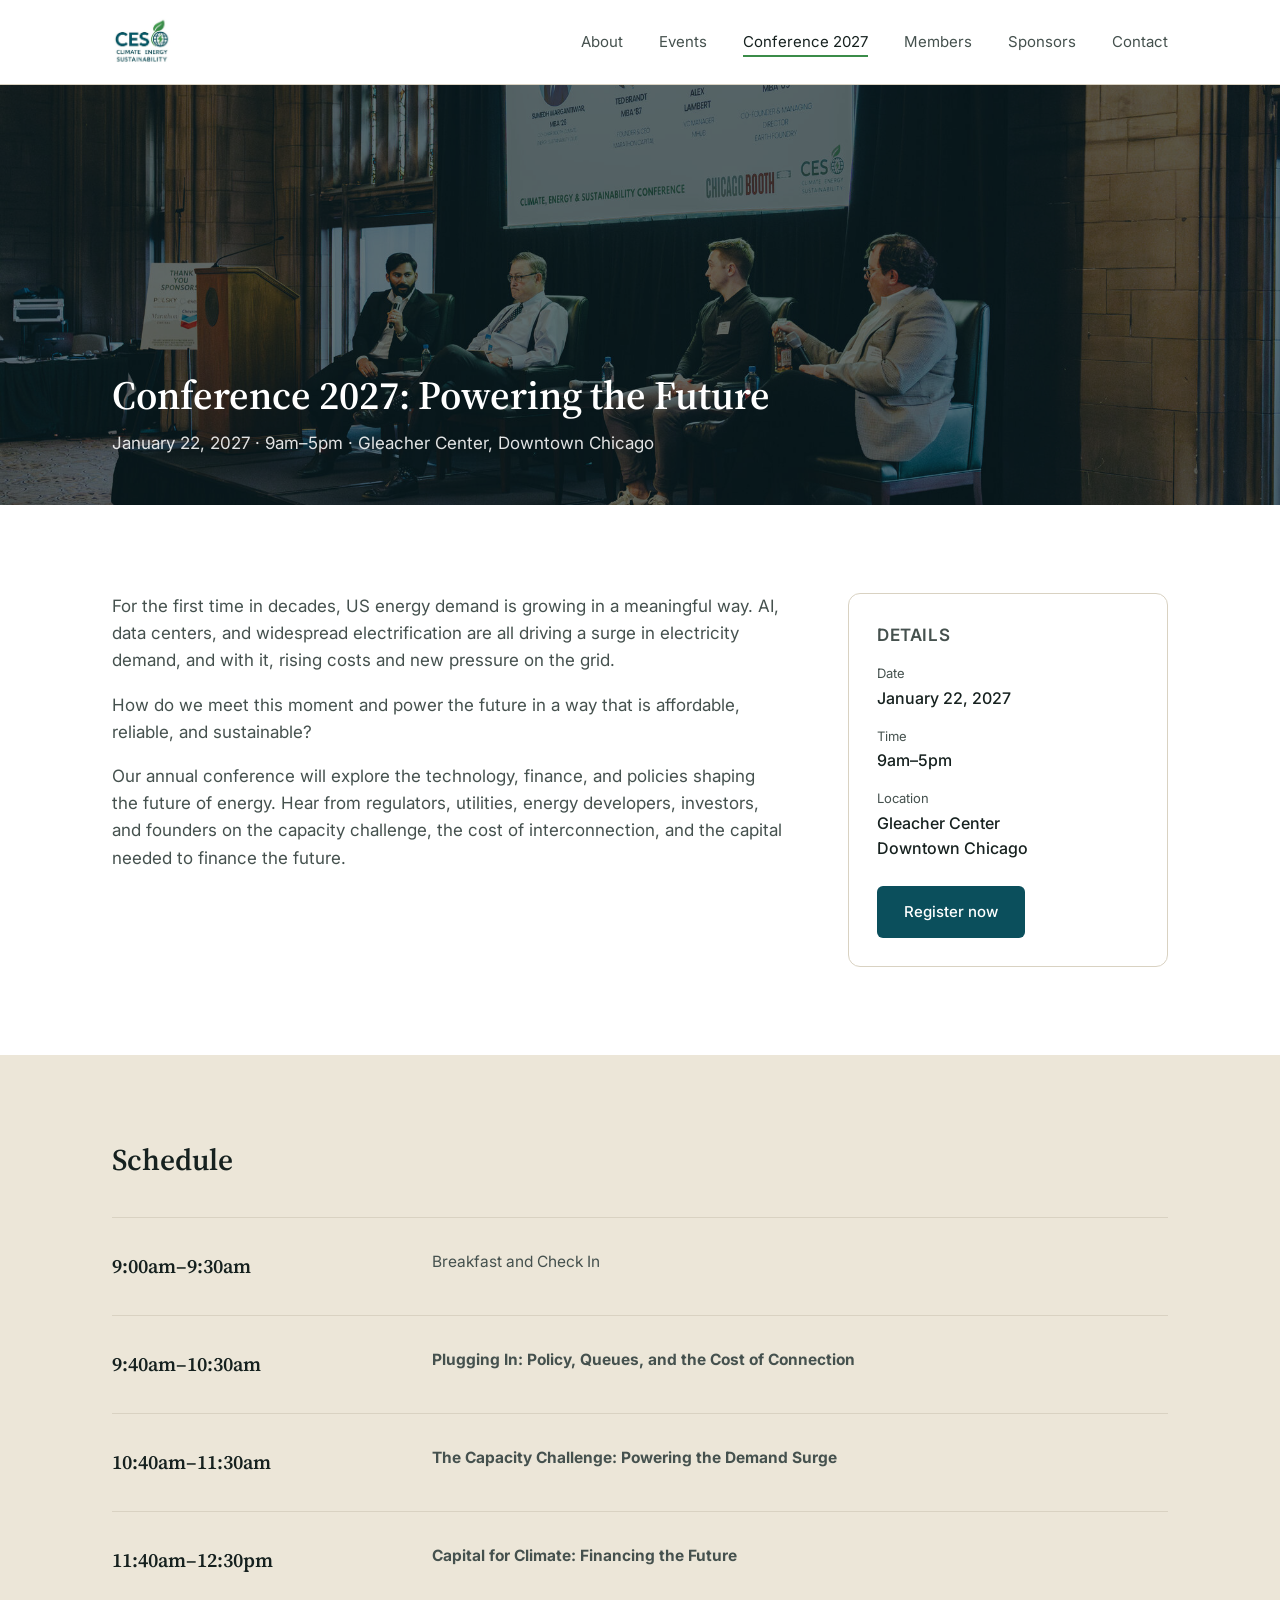
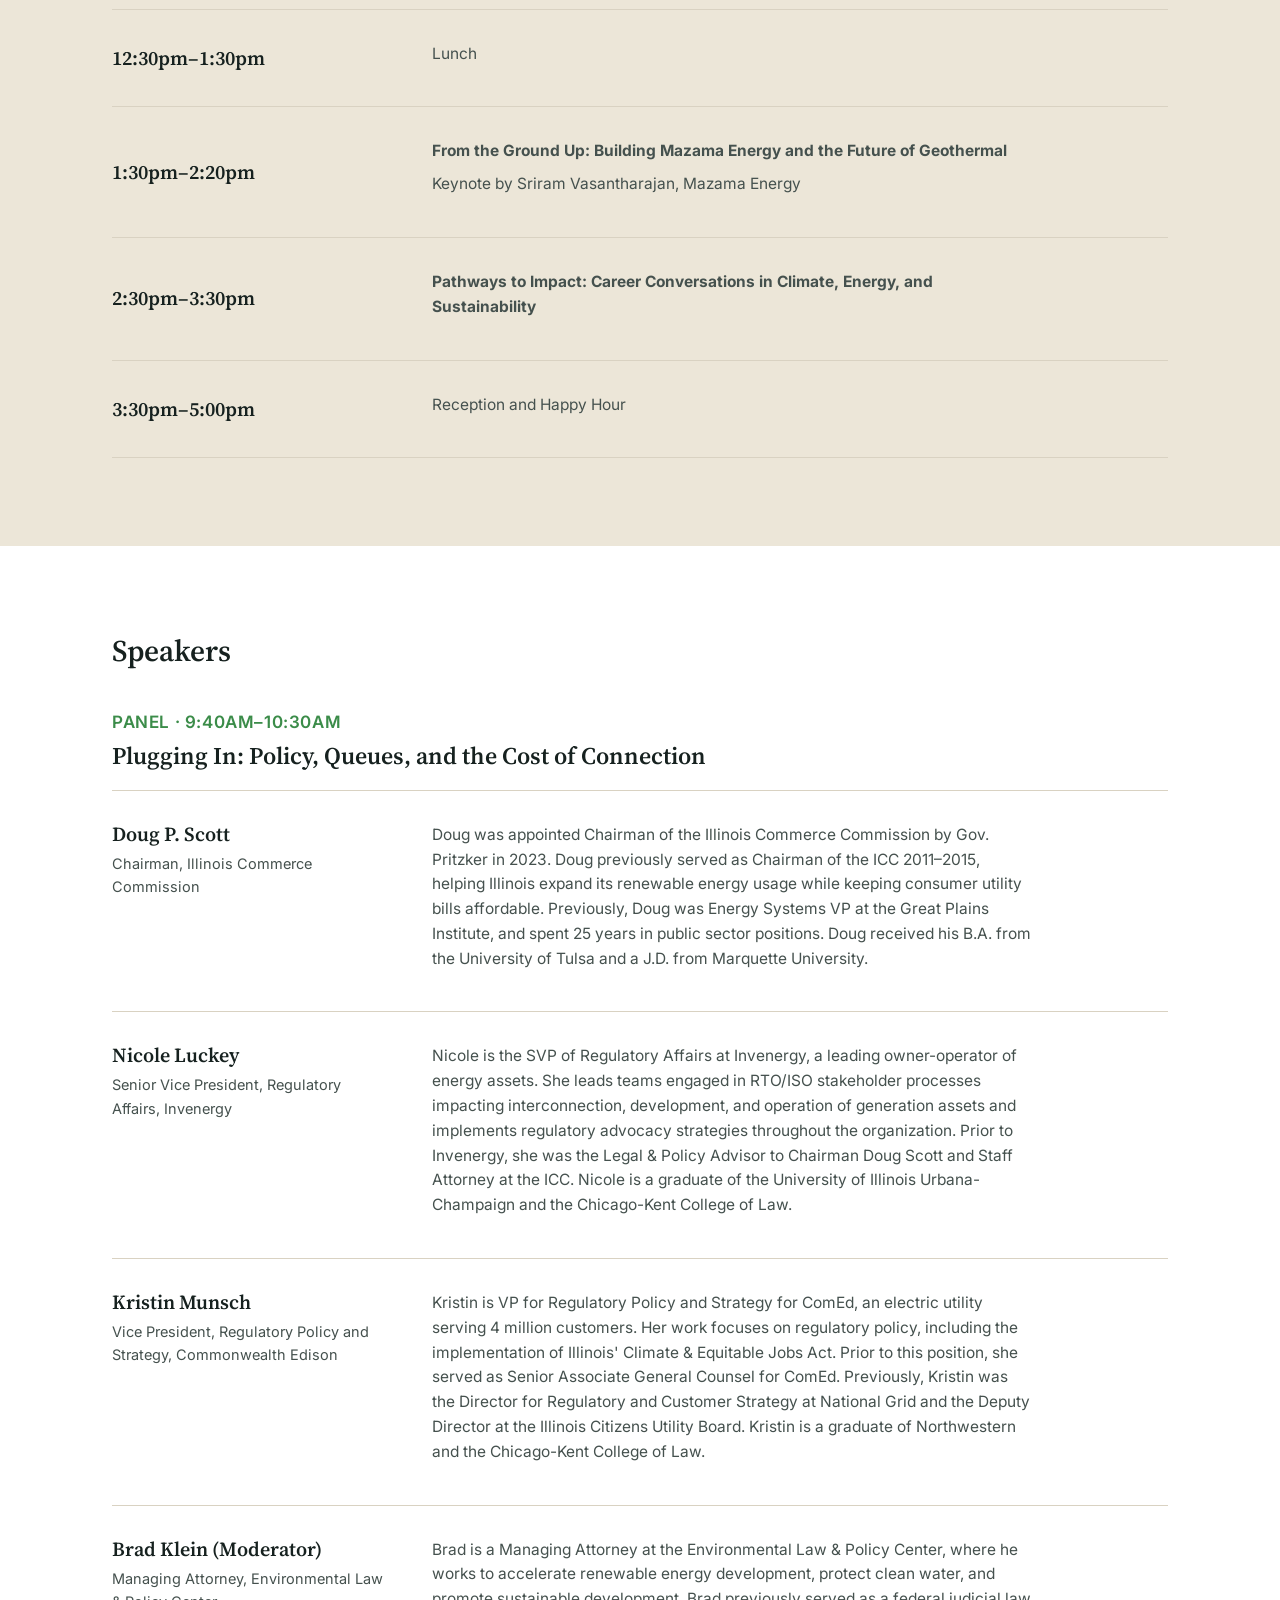
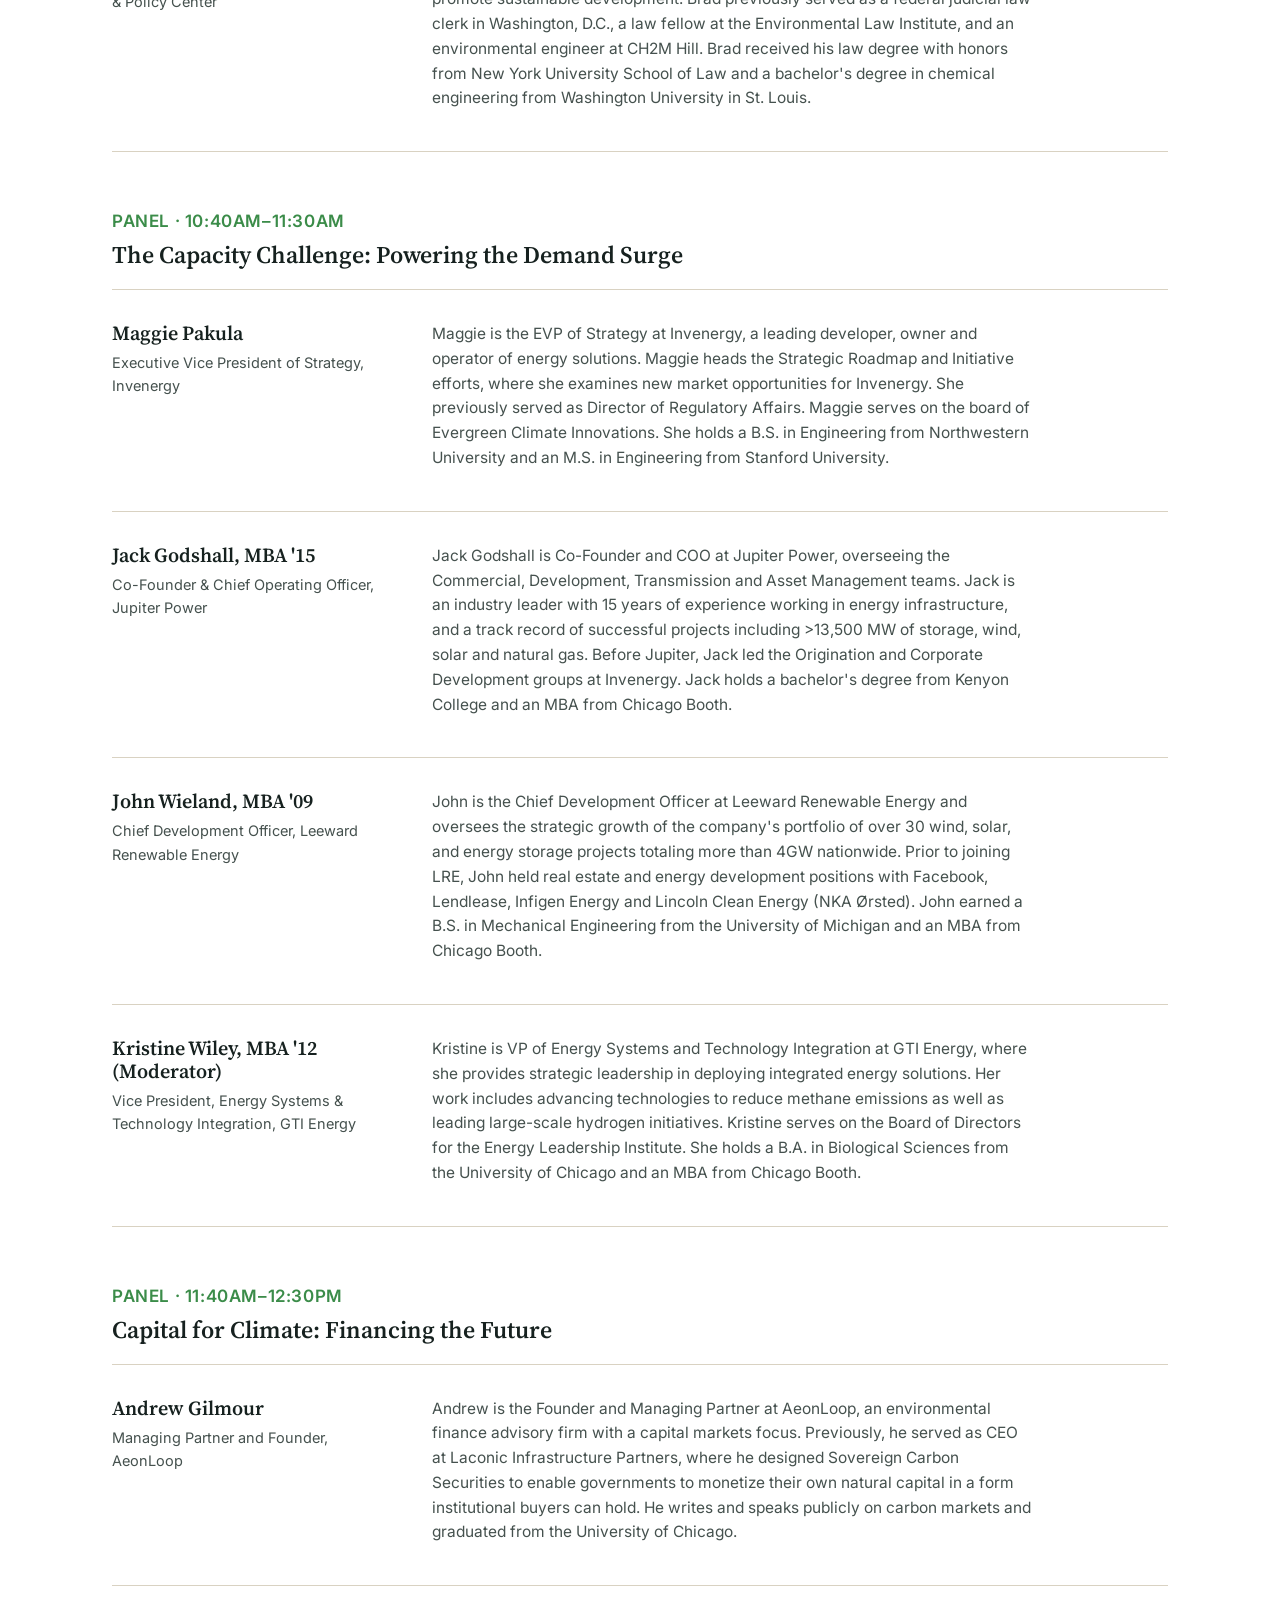
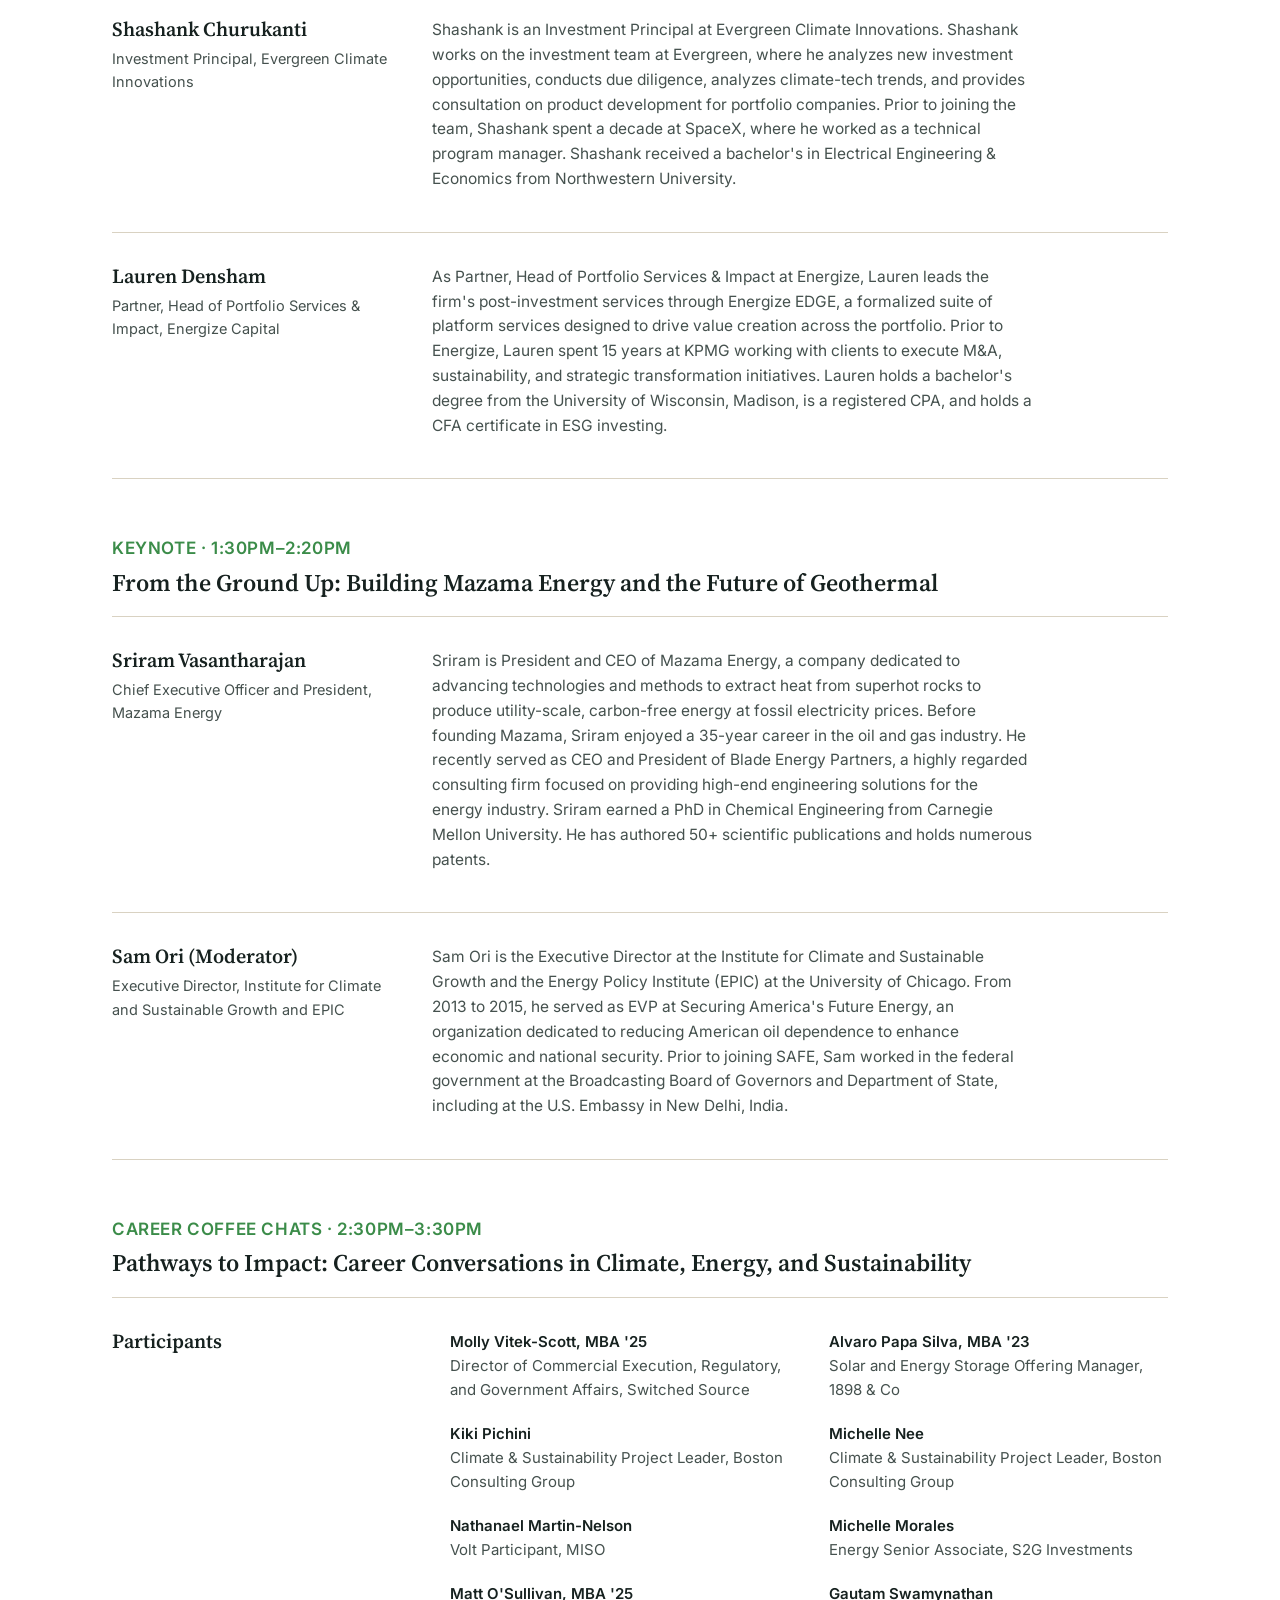
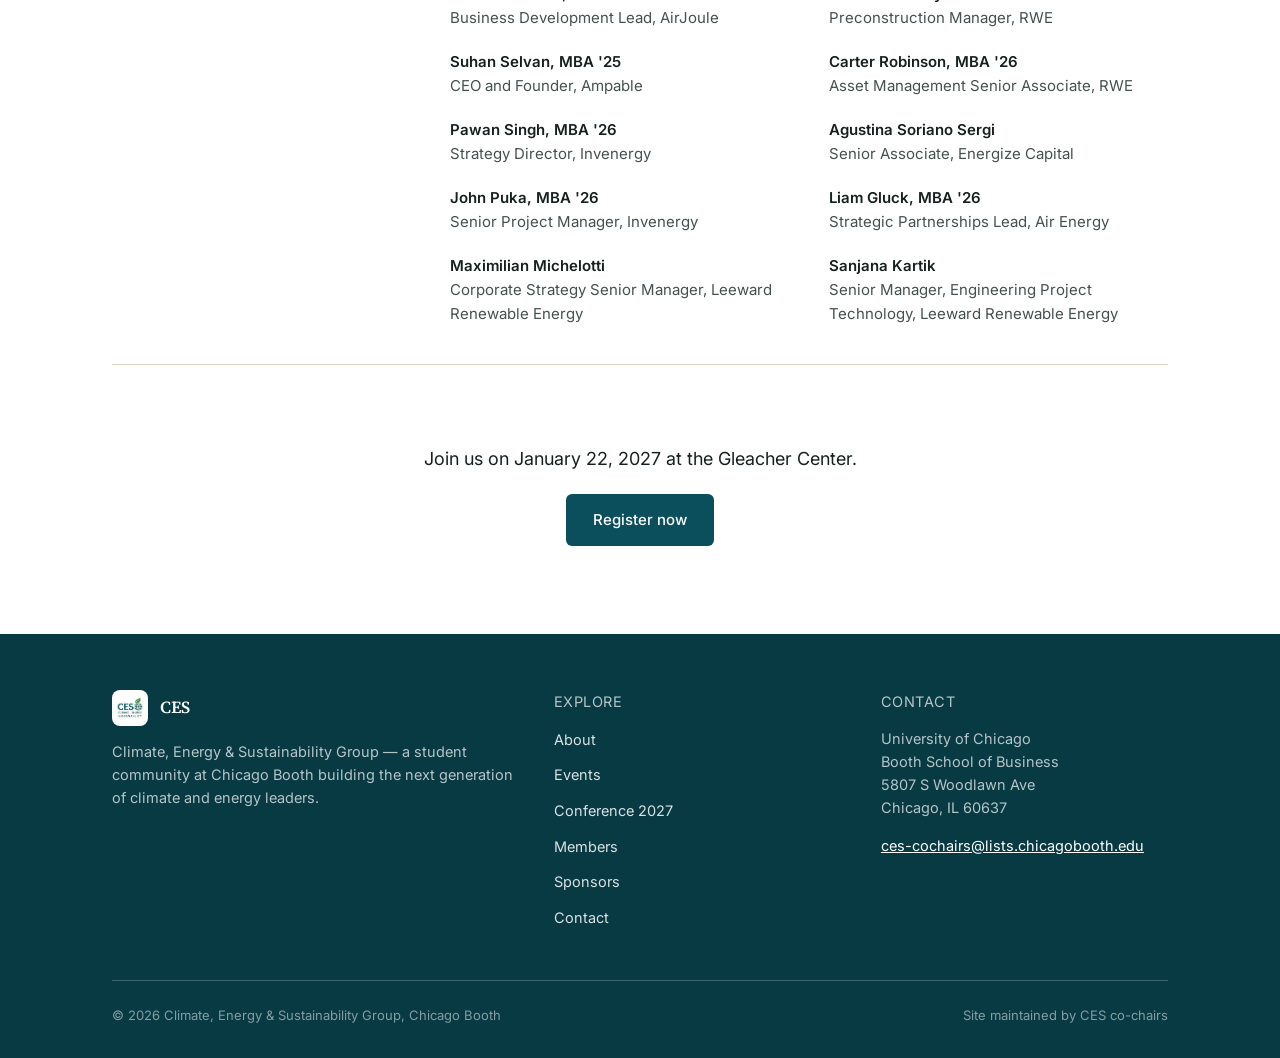
==== conference.html @ 8ff59210 "Add Conference 2027 page with schedule and speaker bios Adds conference.html (Powering the Future, J" ====
<!DOCTYPE html>
<html lang="en">
<head>
<meta charset="UTF-8">
<meta name="viewport" content="width=device-width, initial-scale=1.0">
<title>Conference 2027 — CES | Chicago Booth</title>
<link rel="icon" href="images/ces-logo.jpg">
<link rel="preconnect" href="https://fonts.googleapis.com">
<link rel="preconnect" href="https://fonts.gstatic.com" crossorigin>
<link href="https://fonts.googleapis.com/css2?family=Source+Serif+4:wght@500;600&family=Inter:wght@400;500;600&display=swap" rel="stylesheet">
<link rel="stylesheet" href="css/styles.css">
</head>
<body>

<header class="site-header">
  <div class="container">
    <a class="brand" href="index.html">
      <img src="images/ces-logo.jpg" alt="CES logo">
    </a>
    <nav>
      <ul class="nav-links">
        <li><a href="index.html">About</a></li>
        <li><a href="events.html">Events</a></li>
        <li><a href="conference.html" aria-current="page">Conference 2027</a></li>
        <li><a href="members.html">Members</a></li>
        <li><a href="sponsors.html">Sponsors</a></li>
        <li><a href="contact.html">Contact</a></li>
      </ul>
    </nav>
    <button class="nav-toggle" aria-label="Toggle menu"><span></span></button>
  </div>
</header>

<main>

  <section class="hero-banner">
    <img src="images/events-2.jpg" alt="Panel on stage at a CES conference">
    <div class="container">
      <h1>Conference 2027: Powering the Future</h1>
      <p style="max-width:none;">January 22, 2027 &middot; 9am&ndash;5pm &middot; Gleacher Center, Downtown Chicago</p>
    </div>
  </section>

  <section class="section">
    <div class="container">
      <div class="conf-intro">
        <div>
          <p>For the first time in decades, US energy demand is growing in a meaningful way. AI, data centers, and widespread electrification are all driving a surge in electricity demand, and with it, rising costs and new pressure on the grid.</p>
          <p>How do we meet this moment and power the future in a way that is affordable, reliable, and sustainable?</p>
          <p>Our annual conference will explore the technology, finance, and policies shaping the future of energy. Hear from regulators, utilities, energy developers, investors, and founders on the capacity challenge, the cost of interconnection, and the capital needed to finance the future.</p>
        </div>
        <aside class="conf-details">
          <p class="tier-label">Details</p>
          <dl>
            <dt>Date</dt>
            <dd>January 22, 2027</dd>
            <dt>Time</dt>
            <dd>9am&ndash;5pm</dd>
            <dt>Location</dt>
            <dd>Gleacher Center<br>Downtown Chicago</dd>
          </dl>
          <a class="btn btn-primary" href="https://cglink.me/2cu/r1936991" target="_blank" rel="noopener">Register now</a>
        </aside>
      </div>
    </div>
  </section>

  <section class="section section-stone">
    <div class="container">
      <div class="section-head">
        <h2>Schedule</h2>
      </div>
      <div class="hairline-list">
        <div class="hairline-item">
          <div class="item-title"><h3>9:00am&ndash;9:30am</h3></div>
          <div class="item-body"><p>Breakfast and Check In</p></div>
        </div>
        <div class="hairline-item">
          <div class="item-title"><h3>9:40am&ndash;10:30am</h3></div>
          <div class="item-body"><p><strong>Plugging In: Policy, Queues, and the Cost of Connection</strong></p></div>
        </div>
        <div class="hairline-item">
          <div class="item-title"><h3>10:40am&ndash;11:30am</h3></div>
          <div class="item-body"><p><strong>The Capacity Challenge: Powering the Demand Surge</strong></p></div>
        </div>
        <div class="hairline-item">
          <div class="item-title"><h3>11:40am&ndash;12:30pm</h3></div>
          <div class="item-body"><p><strong>Capital for Climate: Financing the Future</strong></p></div>
        </div>
        <div class="hairline-item">
          <div class="item-title"><h3>12:30pm&ndash;1:30pm</h3></div>
          <div class="item-body"><p>Lunch</p></div>
        </div>
        <div class="hairline-item">
          <div class="item-title"><h3>1:30pm&ndash;2:20pm</h3></div>
          <div class="item-body">
            <p><strong>From the Ground Up: Building Mazama Energy and the Future of Geothermal</strong></p>
            <p>Keynote by Sriram Vasantharajan, Mazama Energy</p>
          </div>
        </div>
        <div class="hairline-item">
          <div class="item-title"><h3>2:30pm&ndash;3:30pm</h3></div>
          <div class="item-body"><p><strong>Pathways to Impact: Career Conversations in Climate, Energy, and Sustainability</strong></p></div>
        </div>
        <div class="hairline-item">
          <div class="item-title"><h3>3:30pm&ndash;5:00pm</h3></div>
          <div class="item-body"><p>Reception and Happy Hour</p></div>
        </div>
      </div>
    </div>
  </section>

  <section class="section">
    <div class="container">
      <div class="section-head">
        <h2>Speakers</h2>
      </div>

      <div class="sponsor-tier">
        <p class="tier-label">Panel &middot; 9:40am&ndash;10:30am</p>
        <h3 class="panel-title">Plugging In: Policy, Queues, and the Cost of Connection</h3>
        <div class="hairline-list">
          <div class="hairline-item">
            <div><h3>Doug P. Scott</h3><p class="speaker-role">Chairman, Illinois Commerce Commission</p></div>
            <div class="item-body"><p>Doug was appointed Chairman of the Illinois Commerce Commission by Gov. Pritzker in 2023. Doug previously served as Chairman of the ICC 2011&ndash;2015, helping Illinois expand its renewable energy usage while keeping consumer utility bills affordable. Previously, Doug was Energy Systems VP at the Great Plains Institute, and spent 25 years in public sector positions. Doug received his B.A. from the University of Tulsa and a J.D. from Marquette University.</p></div>
          </div>
          <div class="hairline-item">
            <div><h3>Nicole Luckey</h3><p class="speaker-role">Senior Vice President, Regulatory Affairs, Invenergy</p></div>
            <div class="item-body"><p>Nicole is the SVP of Regulatory Affairs at Invenergy, a leading owner-operator of energy assets. She leads teams engaged in RTO/ISO stakeholder processes impacting interconnection, development, and operation of generation assets and implements regulatory advocacy strategies throughout the organization. Prior to Invenergy, she was the Legal &amp; Policy Advisor to Chairman Doug Scott and Staff Attorney at the ICC. Nicole is a graduate of the University of Illinois Urbana-Champaign and the Chicago-Kent College of Law.</p></div>
          </div>
          <div class="hairline-item">
            <div><h3>Kristin Munsch</h3><p class="speaker-role">Vice President, Regulatory Policy and Strategy, Commonwealth Edison</p></div>
            <div class="item-body"><p>Kristin is VP for Regulatory Policy and Strategy for ComEd, an electric utility serving 4 million customers. Her work focuses on regulatory policy, including the implementation of Illinois' Climate &amp; Equitable Jobs Act. Prior to this position, she served as Senior Associate General Counsel for ComEd. Previously, Kristin was the Director for Regulatory and Customer Strategy at National Grid and the Deputy Director at the Illinois Citizens Utility Board. Kristin is a graduate of Northwestern and the Chicago-Kent College of Law.</p></div>
          </div>
          <div class="hairline-item">
            <div><h3>Brad Klein (Moderator)</h3><p class="speaker-role">Managing Attorney, Environmental Law &amp; Policy Center</p></div>
            <div class="item-body"><p>Brad is a Managing Attorney at the Environmental Law &amp; Policy Center, where he works to accelerate renewable energy development, protect clean water, and promote sustainable development. Brad previously served as a federal judicial law clerk in Washington, D.C., a law fellow at the Environmental Law Institute, and an environmental engineer at CH2M Hill. Brad received his law degree with honors from New York University School of Law and a bachelor's degree in chemical engineering from Washington University in St. Louis.</p></div>
          </div>
        </div>
      </div>

      <div class="sponsor-tier">
        <p class="tier-label">Panel &middot; 10:40am&ndash;11:30am</p>
        <h3 class="panel-title">The Capacity Challenge: Powering the Demand Surge</h3>
        <div class="hairline-list">
          <div class="hairline-item">
            <div><h3>Maggie Pakula</h3><p class="speaker-role">Executive Vice President of Strategy, Invenergy</p></div>
            <div class="item-body"><p>Maggie is the EVP of Strategy at Invenergy, a leading developer, owner and operator of energy solutions. Maggie heads the Strategic Roadmap and Initiative efforts, where she examines new market opportunities for Invenergy. She previously served as Director of Regulatory Affairs. Maggie serves on the board of Evergreen Climate Innovations. She holds a B.S. in Engineering from Northwestern University and an M.S. in Engineering from Stanford University.</p></div>
          </div>
          <div class="hairline-item">
            <div><h3>Jack Godshall, MBA '15</h3><p class="speaker-role">Co-Founder &amp; Chief Operating Officer, Jupiter Power</p></div>
            <div class="item-body"><p>Jack Godshall is Co-Founder and COO at Jupiter Power, overseeing the Commercial, Development, Transmission and Asset Management teams. Jack is an industry leader with 15 years of experience working in energy infrastructure, and a track record of successful projects including &gt;13,500 MW of storage, wind, solar and natural gas. Before Jupiter, Jack led the Origination and Corporate Development groups at Invenergy. Jack holds a bachelor's degree from Kenyon College and an MBA from Chicago Booth.</p></div>
          </div>
          <div class="hairline-item">
            <div><h3>John Wieland, MBA '09</h3><p class="speaker-role">Chief Development Officer, Leeward Renewable Energy</p></div>
            <div class="item-body"><p>John is the Chief Development Officer at Leeward Renewable Energy and oversees the strategic growth of the company's portfolio of over 30 wind, solar, and energy storage projects totaling more than 4GW nationwide. Prior to joining LRE, John held real estate and energy development positions with Facebook, Lendlease, Infigen Energy and Lincoln Clean Energy (NKA &Oslash;rsted). John earned a B.S. in Mechanical Engineering from the University of Michigan and an MBA from Chicago Booth.</p></div>
          </div>
          <div class="hairline-item">
            <div><h3>Kristine Wiley, MBA '12 (Moderator)</h3><p class="speaker-role">Vice President, Energy Systems &amp; Technology Integration, GTI Energy</p></div>
            <div class="item-body"><p>Kristine is VP of Energy Systems and Technology Integration at GTI Energy, where she provides strategic leadership in deploying integrated energy solutions. Her work includes advancing technologies to reduce methane emissions as well as leading large-scale hydrogen initiatives. Kristine serves on the Board of Directors for the Energy Leadership Institute. She holds a B.A. in Biological Sciences from the University of Chicago and an MBA from Chicago Booth.</p></div>
          </div>
        </div>
      </div>

      <div class="sponsor-tier">
        <p class="tier-label">Panel &middot; 11:40am&ndash;12:30pm</p>
        <h3 class="panel-title">Capital for Climate: Financing the Future</h3>
        <div class="hairline-list">
          <div class="hairline-item">
            <div><h3>Andrew Gilmour</h3><p class="speaker-role">Managing Partner and Founder, AeonLoop</p></div>
            <div class="item-body"><p>Andrew is the Founder and Managing Partner at AeonLoop, an environmental finance advisory firm with a capital markets focus. Previously, he served as CEO at Laconic Infrastructure Partners, where he designed Sovereign Carbon Securities to enable governments to monetize their own natural capital in a form institutional buyers can hold. He writes and speaks publicly on carbon markets and graduated from the University of Chicago.</p></div>
          </div>
          <div class="hairline-item">
            <div><h3>Shashank Churukanti</h3><p class="speaker-role">Investment Principal, Evergreen Climate Innovations</p></div>
            <div class="item-body"><p>Shashank is an Investment Principal at Evergreen Climate Innovations. Shashank works on the investment team at Evergreen, where he analyzes new investment opportunities, conducts due diligence, analyzes climate-tech trends, and provides consultation on product development for portfolio companies. Prior to joining the team, Shashank spent a decade at SpaceX, where he worked as a technical program manager. Shashank received a bachelor's in Electrical Engineering &amp; Economics from Northwestern University.</p></div>
          </div>
          <div class="hairline-item">
            <div><h3>Lauren Densham</h3><p class="speaker-role">Partner, Head of Portfolio Services &amp; Impact, Energize Capital</p></div>
            <div class="item-body"><p>As Partner, Head of Portfolio Services &amp; Impact at Energize, Lauren leads the firm's post-investment services through Energize EDGE, a formalized suite of platform services designed to drive value creation across the portfolio. Prior to Energize, Lauren spent 15 years at KPMG working with clients to execute M&amp;A, sustainability, and strategic transformation initiatives. Lauren holds a bachelor's degree from the University of Wisconsin, Madison, is a registered CPA, and holds a CFA certificate in ESG investing.</p></div>
          </div>
        </div>
      </div>

      <div class="sponsor-tier">
        <p class="tier-label">Keynote &middot; 1:30pm&ndash;2:20pm</p>
        <h3 class="panel-title">From the Ground Up: Building Mazama Energy and the Future of Geothermal</h3>
        <div class="hairline-list">
          <div class="hairline-item">
            <div><h3>Sriram Vasantharajan</h3><p class="speaker-role">Chief Executive Officer and President, Mazama Energy</p></div>
            <div class="item-body"><p>Sriram is President and CEO of Mazama Energy, a company dedicated to advancing technologies and methods to extract heat from superhot rocks to produce utility-scale, carbon-free energy at fossil electricity prices. Before founding Mazama, Sriram enjoyed a 35-year career in the oil and gas industry. He recently served as CEO and President of Blade Energy Partners, a highly regarded consulting firm focused on providing high-end engineering solutions for the energy industry. Sriram earned a PhD in Chemical Engineering from Carnegie Mellon University. He has authored 50+ scientific publications and holds numerous patents.</p></div>
          </div>
          <div class="hairline-item">
            <div><h3>Sam Ori (Moderator)</h3><p class="speaker-role">Executive Director, Institute for Climate and Sustainable Growth and EPIC</p></div>
            <div class="item-body"><p>Sam Ori is the Executive Director at the Institute for Climate and Sustainable Growth and the Energy Policy Institute (EPIC) at the University of Chicago. From 2013 to 2015, he served as EVP at Securing America's Future Energy, an organization dedicated to reducing American oil dependence to enhance economic and national security. Prior to joining SAFE, Sam worked in the federal government at the Broadcasting Board of Governors and Department of State, including at the U.S. Embassy in New Delhi, India.</p></div>
          </div>
        </div>
      </div>

      <div class="sponsor-tier">
        <p class="tier-label">Career Coffee Chats &middot; 2:30pm&ndash;3:30pm</p>
        <h3 class="panel-title">Pathways to Impact: Career Conversations in Climate, Energy, and Sustainability</h3>
        <div class="hairline-list">
          <div class="hairline-item">
            <div><h3>Participants</h3></div>
            <div class="item-body">
              <ul class="chat-list">
                <li><strong>Molly Vitek-Scott, MBA '25</strong> Director of Commercial Execution, Regulatory, and Government Affairs, Switched Source</li>
                <li><strong>Alvaro Papa Silva, MBA '23</strong> Solar and Energy Storage Offering Manager, 1898 &amp; Co</li>
                <li><strong>Kiki Pichini</strong> Climate &amp; Sustainability Project Leader, Boston Consulting Group</li>
                <li><strong>Michelle Nee</strong> Climate &amp; Sustainability Project Leader, Boston Consulting Group</li>
                <li><strong>Nathanael Martin-Nelson</strong> Volt Participant, MISO</li>
                <li><strong>Michelle Morales</strong> Energy Senior Associate, S2G Investments</li>
                <li><strong>Matt O'Sullivan, MBA '25</strong> Business Development Lead, AirJoule</li>
                <li><strong>Gautam Swamynathan</strong> Preconstruction Manager, RWE</li>
                <li><strong>Suhan Selvan, MBA '25</strong> CEO and Founder, Ampable</li>
                <li><strong>Carter Robinson, MBA '26</strong> Asset Management Senior Associate, RWE</li>
                <li><strong>Pawan Singh, MBA '26</strong> Strategy Director, Invenergy</li>
                <li><strong>Agustina Soriano Sergi</strong> Senior Associate, Energize Capital</li>
                <li><strong>John Puka, MBA '26</strong> Senior Project Manager, Invenergy</li>
                <li><strong>Liam Gluck, MBA '26</strong> Strategic Partnerships Lead, Air Energy</li>
                <li><strong>Maximilian Michelotti</strong> Corporate Strategy Senior Manager, Leeward Renewable Energy</li>
                <li><strong>Sanjana Kartik</strong> Senior Manager, Engineering Project Technology, Leeward Renewable Energy</li>
              </ul>
            </div>
          </div>
        </div>
      </div>

      <div class="conf-cta">
        <p>Join us on January 22, 2027 at the Gleacher Center.</p>
        <a class="btn btn-primary" href="https://cglink.me/2cu/r1936991" target="_blank" rel="noopener">Register now</a>
      </div>

    </div>
  </section>

</main>

<footer class="site-footer">
  <div class="container">
    <div class="footer-top">
      <div>
        <div class="footer-brand">
          <img src="images/ces-logo.jpg" alt="CES logo">
          <span class="footer-brand-name">CES</span>
        </div>
        <p>Climate, Energy &amp; Sustainability Group — a student community at Chicago Booth building the next generation of climate and energy leaders.</p>
      </div>
      <div>
        <p class="footer-heading">Explore</p>
        <ul class="footer-links">
          <li><a href="index.html">About</a></li>
          <li><a href="events.html">Events</a></li>
          <li><a href="conference.html">Conference 2027</a></li>
          <li><a href="members.html">Members</a></li>
          <li><a href="sponsors.html">Sponsors</a></li>
          <li><a href="contact.html">Contact</a></li>
        </ul>
      </div>
      <div>
        <p class="footer-heading">Contact</p>
        <p>University of Chicago<br>Booth School of Business<br>5807 S Woodlawn Ave<br>Chicago, IL 60637</p>
        <p><a href="mailto:ces-cochairs@lists.chicagobooth.edu" style="color:#fff;">ces-cochairs@lists.chicagobooth.edu</a></p>
      </div>
    </div>
    <div class="footer-bottom">
      <span>&copy; 2026 Climate, Energy &amp; Sustainability Group, Chicago Booth</span>
      <span>Site maintained by CES co-chairs</span>
    </div>
  </div>
</footer>
<script src="js/main.js"></script>
</body>
</html>
---- css/styles.css ----
/* ==========================================================================
   CES — Climate, Energy & Sustainability Group, Chicago Booth
   Design tokens
   ========================================================================== */

:root {
  --ink: #16211f;
  --ink-soft: #45514e;
  --teal: #0b4f5c;
  --teal-dark: #083a44;
  --teal-overlay: rgba(8, 32, 38, 0.62);
  --green: #3b8c49;
  --green-dark: #2c6b38;
  --stone: #ece6d8;
  --stone-dark: #ddd4bf;
  --line: #d9d2c2;
  --line-on-dark: rgba(255, 255, 255, 0.22);
  --paper: #ffffff;

  --font-display: "Source Serif 4", Georgia, serif;
  --font-body: "Inter", -apple-system, BlinkMacSystemFont, sans-serif;

  --max: 1120px;
}

* { box-sizing: border-box; }

html { scroll-behavior: smooth; }

body {
  margin: 0;
  font-family: var(--font-body);
  color: var(--ink);
  background: var(--paper);
  line-height: 1.6;
  -webkit-font-smoothing: antialiased;
}

img { max-width: 100%; display: block; }

a { color: inherit; }

.container {
  max-width: var(--max);
  margin: 0 auto;
  padding: 0 32px;
}

h1, h2, h3 {
  font-family: var(--font-display);
  font-weight: 600;
  line-height: 1.15;
  margin: 0;
  color: var(--ink);
}

p { margin: 0 0 1em; max-width: 62ch; }

.eyebrow {
  font-size: 14px;
  color: var(--ink-soft);
  margin: 0 0 8px;
}

/* ==========================================================================
   Header / nav
   ========================================================================== */

.site-header {
  position: sticky;
  top: 0;
  z-index: 50;
  background: var(--paper);
  border-bottom: 1px solid var(--line);
}

.site-header .container {
  display: flex;
  align-items: center;
  justify-content: space-between;
  height: 84px;
}

.brand {
  display: flex;
  align-items: center;
  gap: 12px;
  text-decoration: none;
  color: var(--ink);
}

.brand img { height: 60px; width: 60px; }

.brand-name {
  font-family: var(--font-display);
  font-weight: 600;
  font-size: 19px;
  letter-spacing: 0.2px;
}

.brand-name span {
  display: block;
  font-family: var(--font-body);
  font-weight: 400;
  font-size: 12px;
  color: var(--ink-soft);
  margin-top: 1px;
}

.nav-links {
  display: flex;
  gap: 36px;
  list-style: none;
  margin: 0;
  padding: 0;
}

.nav-links a {
  text-decoration: none;
  font-size: 15px;
  color: var(--ink-soft);
  padding: 4px 0;
  border-bottom: 2px solid transparent;
  transition: color 0.15s ease, border-color 0.15s ease;
}

.nav-links a:hover,
.nav-links a[aria-current="page"] {
  color: var(--ink);
  border-color: var(--green);
}

.nav-toggle {
  display: none;
  background: none;
  border: 1px solid var(--line);
  border-radius: 6px;
  width: 40px;
  height: 40px;
  align-items: center;
  justify-content: center;
  cursor: pointer;
}

.nav-toggle span,
.nav-toggle span::before,
.nav-toggle span::after {
  content: "";
  display: block;
  width: 18px;
  height: 2px;
  background: var(--ink);
  position: relative;
  transition: transform 0.2s ease, opacity 0.2s ease;
}

.nav-toggle span::before { position: absolute; top: -6px; }
.nav-toggle span::after { position: absolute; top: 6px; }

/* ==========================================================================
   Buttons
   ========================================================================== */

.btn {
  display: inline-block;
  font-family: var(--font-body);
  font-size: 15px;
  font-weight: 500;
  text-decoration: none;
  padding: 13px 26px;
  border-radius: 6px;
  border: 1px solid transparent;
  transition: background 0.15s ease, color 0.15s ease, border-color 0.15s ease;
}

.btn-primary { background: var(--teal); color: #fff; }
.btn-primary:hover { background: var(--teal-dark); }

.btn-ghost { border-color: var(--ink); color: var(--ink); }
.btn-ghost:hover { border-color: var(--teal); color: var(--teal); }

.btn-ghost-light { border-color: rgba(255,255,255,0.55); color: #fff; }
.btn-ghost-light:hover { border-color: #fff; background: rgba(255,255,255,0.12); }

.btn-row { display: flex; gap: 14px; flex-wrap: wrap; }

/* ==========================================================================
   Hero — split (About / homepage)
   ========================================================================== */

.hero-split {
  display: grid;
  grid-template-columns: 1fr 1fr;
  align-items: stretch;
  min-height: 560px;
}

.hero-split-text {
  display: flex;
  flex-direction: column;
  justify-content: center;
  padding: 64px 64px 64px 32px;
  max-width: 620px;
  margin: 0 auto 0 0;
}

.hero-split-text h1 {
  font-size: 40px;
  margin-bottom: 24px;
}

.hero-split-text p {
  font-size: 17px;
  color: var(--ink-soft);
}

.hero-split-image { position: relative; overflow: hidden; }

.hero-split-image img {
  width: 100%;
  height: 100%;
  object-fit: cover;
  min-height: 320px;
}

/* ==========================================================================
   Hero — full bleed, centered (homepage)
   ========================================================================== */

.hero-full {
  position: relative;
  min-height: 92vh;
  display: flex;
  align-items: center;
  justify-content: center;
  text-align: center;
  color: #fff;
  overflow: hidden;
}

.hero-full > img.hero-bg {
  position: absolute;
  inset: 0;
  width: 100%;
  height: 100%;
  object-fit: cover;
  z-index: 0;
}

.hero-full::after {
  content: "";
  position: absolute;
  inset: 0;
  background: linear-gradient(180deg, rgba(8,32,38,0.55) 0%, rgba(8,32,38,0.35) 40%, rgba(8,32,38,0.75) 100%);
  z-index: 1;
}

.hero-full-content {
  position: relative;
  z-index: 2;
  max-width: 760px;
  padding: 0 32px;
  display: flex;
  flex-direction: column;
  align-items: center;
}

.hero-full-content img.hero-mark {
  height: 56px;
  width: 56px;
  margin-bottom: 28px;
  background: #fff;
  border-radius: 14px;
  padding: 8px;
}

.hero-full-content h1 {
  color: #fff;
  font-size: 48px;
  line-height: 1.12;
  margin-bottom: 20px;
}

.hero-full-content p {
  color: rgba(255,255,255,0.92);
  font-size: 18px;
  max-width: 56ch;
  margin: 0 auto 32px;
}

.scroll-cue {
  position: absolute;
  bottom: 28px;
  left: 50%;
  transform: translateX(-50%);
  z-index: 2;
  color: rgba(255,255,255,0.85);
  display: flex;
  flex-direction: column;
  align-items: center;
  gap: 6px;
  font-size: 12px;
  letter-spacing: 0.5px;
}

.scroll-cue svg { animation: bob 1.8s ease-in-out infinite; }

@keyframes bob {
  0%, 100% { transform: translateY(0); }
  50% { transform: translateY(6px); }
}

/* ==========================================================================
   Mission statement block
   ========================================================================== */

.mission-block {
  text-align: center;
  max-width: 780px;
  margin: 0 auto;
}

.mission-block h2 {
  font-size: 30px;
  margin: 0 0 20px;
}

.mission-block p.lede {
  font-size: 20px;
  line-height: 1.6;
  color: var(--teal);
  font-weight: 500;
  max-width: 720px;
  margin: 0 auto;
}

.mission-support {
  max-width: none;
  text-align: center;
  font-size: 16px;
  color: var(--ink-soft);
  margin: 28px auto 0;
}

/* ==========================================================================
   Pillar grid (Core goals) with icons
   ========================================================================== */

.pillar-grid {
  display: grid;
  grid-template-columns: 1fr 1fr;
  gap: 1px;
  background: var(--line);
  border: 1px solid var(--line);
}

.pillar-card {
  background: var(--paper);
  padding: 40px;
}

.pillar-icon {
  width: 40px;
  height: 40px;
  color: var(--green);
  margin-bottom: 20px;
}

.pillar-card h3 { font-size: 20px; margin-bottom: 14px; }

.pillar-card ul {
  margin: 0;
  padding-left: 18px;
  color: var(--ink-soft);
  font-size: 15px;
}

.pillar-card li { margin-bottom: 8px; }

/* ==========================================================================
   Photo CTA break (full bleed section with overlay text + button)
   ========================================================================== */

.photo-cta {
  position: relative;
  min-height: 340px;
  display: flex;
  align-items: center;
  justify-content: center;
  text-align: center;
  color: #fff;
  overflow: hidden;
}

.photo-cta img {
  position: absolute;
  inset: 0;
  width: 100%;
  height: 100%;
  object-fit: cover;
  z-index: 0;
}

.photo-cta::after {
  content: "";
  position: absolute;
  inset: 0;
  background: var(--teal-overlay);
  z-index: 1;
}

.photo-cta-content { position: relative; z-index: 2; max-width: 640px; padding: 0 24px; }

.photo-cta-content h2 { color: #fff; font-size: 28px; margin-bottom: 18px; }

/* ==========================================================================
   Hero — banner (page headers with photo)
   ========================================================================== */

.hero-banner {
  position: relative;
  min-height: 420px;
  display: flex;
  align-items: flex-end;
  color: #fff;
  overflow: hidden;
}

.hero-banner > img {
  position: absolute;
  inset: 0;
  width: 100%;
  height: 100%;
  object-fit: cover;
  z-index: 0;
}

.hero-banner::after {
  content: "";
  position: absolute;
  inset: 0;
  background: var(--teal-overlay);
  z-index: 1;
}

.hero-banner .container {
  position: relative;
  z-index: 2;
  width: 100%;
  padding-top: 72px;
  padding-bottom: 48px;
}

.hero-banner h1 {
  color: #fff;
  font-size: 40px;
  margin-bottom: 12px;
}

.hero-banner p {
  color: rgba(255,255,255,0.88);
  font-size: 17px;
  max-width: none;
  margin: 0;
}

/* ==========================================================================
   Sections
   ========================================================================== */

.section { padding: 88px 0; }
.section-tight { padding: 64px 0; }
.section-stone { background: var(--stone); }

.section-head { max-width: 640px; margin: 0 0 40px; }
.section-head h2 { font-size: 30px; margin-bottom: 14px; }
.section-head p { color: var(--ink-soft); font-size: 16px; margin: 0; }

hr.rule {
  border: none;
  border-top: 1px solid var(--line);
  margin: 0;
}

/* ==========================================================================
   Chip / tag list
   ========================================================================== */

.chip-list {
  display: flex;
  flex-wrap: wrap;
  gap: 10px;
  list-style: none;
  margin: 0;
  padding: 0;
}

.chip {
  font-size: 14px;
  padding: 9px 18px;
  border: none;
  border-radius: 20px;
  color: var(--teal-dark);
  background: #dfeae7;
  font-weight: 500;
}

.section-stone .chip { background: var(--paper); color: var(--teal-dark); }

/* ==========================================================================
   Editorial / hairline list (Core goals, Event types, Contact sections)
   ========================================================================== */

.hairline-list { border-top: 1px solid var(--line); }

.hairline-item {
  display: grid;
  grid-template-columns: 280px 1fr;
  gap: 40px;
  padding: 32px 0;
  border-bottom: 1px solid var(--line);
}

.hairline-item h3 {
  font-size: 20px;
  font-weight: 600;
}

.item-title {
  display: flex;
  align-items: center;
  gap: 12px;
}

.hairline-icon {
  width: 22px;
  height: 22px;
  color: var(--green);
  flex-shrink: 0;
}

.hairline-item .item-body p {
  color: var(--ink-soft);
  font-size: 15.5px;
  margin: 0 0 8px;
  max-width: 60ch;
}

.hairline-item .item-body ul {
  margin: 0;
  padding-left: 18px;
  color: var(--ink-soft);
  font-size: 15.5px;
}

.hairline-item .item-body li { margin-bottom: 6px; }

/* ==========================================================================
   Editorial photo break
   ========================================================================== */

.photo-break { margin: 8px 0 48px; }
.photo-break img { width: 100%; height: auto; border-radius: 12px; }
.photo-break figcaption {
  font-size: 13.5px;
  color: var(--ink-soft);
  margin-top: 10px;
}

/* ==========================================================================
   Team grid (Members page)
   ========================================================================== */

.team-grid {
  display: grid;
  grid-template-columns: repeat(3, 1fr);
  gap: 28px;
}

.team-card {
  padding: 20px 20px 28px;
  border: 1px solid var(--line);
  border-radius: 14px;
  transition: box-shadow 0.2s ease, transform 0.2s ease, border-color 0.2s ease;
}

.team-card:hover {
  box-shadow: 0 12px 28px rgba(11,79,92,0.12);
  transform: translateY(-3px);
  border-color: var(--stone-dark);
}

.team-card img {
  width: 100%;
  aspect-ratio: 1 / 1;
  height: auto;
  border-radius: 10px;
  object-fit: cover;
  margin-bottom: 18px;
}

.team-card h3 { font-size: 19px; margin-bottom: 4px; }

.team-links {
  font-size: 13.5px;
  color: var(--teal);
  margin-bottom: 16px;
  display: flex;
  gap: 12px;
  flex-wrap: wrap;
}

.team-links a { text-decoration: none; }
.team-links a:hover { text-decoration: underline; }

.team-fields dt {
  font-size: 11.5px;
  text-transform: uppercase;
  letter-spacing: 0.5px;
  color: var(--ink-soft);
  margin: 12px 0 2px;
}

.team-fields dd {
  font-size: 14.5px;
  margin: 0;
  color: var(--ink);
}

.placeholder-text { color: #9a9284; font-style: italic; }

/* ==========================================================================
   Placeholder / draft notice strip
   ========================================================================== */

.draft-notice {
  display: flex;
  gap: 14px;
  align-items: flex-start;
  border: 1px dashed #b98a4e;
  background: #fbf3e7;
  color: #6b4a1e;
  padding: 18px 22px;
  border-radius: 4px;
  font-size: 14.5px;
  margin-bottom: 48px;
}

.draft-notice strong { display: block; margin-bottom: 4px; font-family: var(--font-body); }

/* ==========================================================================
   Sponsor tiers (placeholder)
   ========================================================================== */

.tier-grid {
  display: grid;
  grid-template-columns: repeat(3, 1fr);
  gap: 24px;
}

.tier-card {
  border: 1px solid var(--line);
  border-radius: 14px;
  padding: 32px 28px;
  transition: box-shadow 0.2s ease, transform 0.2s ease;
}

.tier-card:hover {
  box-shadow: 0 12px 28px rgba(11,79,92,0.1);
  transform: translateY(-3px);
}

.tier-card h3 { font-size: 20px; margin-bottom: 12px; }
.tier-card ul { padding-left: 18px; color: var(--ink-soft); font-size: 14.5px; margin: 0; }
.tier-card li { margin-bottom: 8px; }

/* ==========================================================================
   Logo grid (Alumni companies, sponsor logos)
   ========================================================================== */

.logo-grid {
  display: grid;
  grid-template-columns: repeat(4, 1fr);
  gap: 18px;
}

.logo-card {
  border: 1px solid var(--line);
  border-radius: 12px;
  background: var(--paper);
  height: 104px;
  display: flex;
  align-items: center;
  justify-content: center;
  padding: 20px;
  transition: box-shadow 0.2s ease, transform 0.2s ease;
}

.logo-card:hover {
  box-shadow: 0 12px 28px rgba(11,79,92,0.1);
  transform: translateY(-3px);
}

.logo-card img {
  max-height: 56px;
  max-width: 100%;
  object-fit: contain;
}

/* ==========================================================================
   Sponsor tiers
   ========================================================================== */

.tier-label {
  font-size: 17px;
  text-transform: uppercase;
  letter-spacing: 0.6px;
  color: var(--green);
  font-weight: 600;
  margin: 0 0 6px;
}

.sponsor-tier { margin-bottom: 56px; }

.sponsor-list { border-top: 1px solid var(--line); }

.sponsor-row {
  display: grid;
  grid-template-columns: 200px 1fr;
  gap: 40px;
  padding: 36px 0;
  border-bottom: 1px solid var(--line);
  align-items: start;
}

.sponsor-row .logo-frame {
  display: flex;
  align-items: center;
  height: 64px;
}

.sponsor-row img {
  max-height: 60px;
  max-width: 100%;
  object-fit: contain;
}

.sponsor-row h3 {
  font-size: 17px;
  margin-bottom: 10px;
}

.sponsor-row p {
  color: var(--ink-soft);
  font-size: 15px;
  margin: 0;
  max-width: none;
}

/* ==========================================================================
   Contact page blocks
   ========================================================================== */

.contact-grid {
  display: grid;
  grid-template-columns: 1fr 1fr;
  gap: 64px;
}

.contact-block h3 {
  font-size: 15px;
  text-transform: uppercase;
  letter-spacing: 0.5px;
  color: var(--ink-soft);
  font-family: var(--font-body);
  font-weight: 600;
  margin-bottom: 14px;
}

.contact-block p { color: var(--ink-soft); font-size: 15.5px; }
.contact-block address { font-style: normal; }

.mail-link {
  display: inline-flex;
  align-items: center;
  gap: 8px;
  color: var(--teal);
  text-decoration: none;
  font-weight: 500;
  font-size: 15.5px;
}
.mail-link:hover { text-decoration: underline; }

/* ==========================================================================
   Footer
   ========================================================================== */

.site-footer {
  background: var(--teal-dark);
  color: rgba(255,255,255,0.85);
  padding: 56px 0 32px;
}

.footer-top {
  display: grid;
  grid-template-columns: 1.4fr 1fr 1fr;
  gap: 40px;
  padding-bottom: 40px;
  border-bottom: 1px solid var(--line-on-dark);
}

.footer-brand {
  display: flex;
  align-items: center;
  gap: 12px;
  margin-bottom: 14px;
}

.footer-brand img {
  height: 36px;
  width: 36px;
  background: #fff;
  border-radius: 8px;
  padding: 4px;
}

.footer-brand-name {
  font-family: var(--font-display);
  color: #fff;
  font-size: 17px;
  font-weight: 600;
}

.site-footer p { color: rgba(255,255,255,0.7); font-size: 14.5px; }

.footer-heading {
  font-size: 13px;
  text-transform: uppercase;
  letter-spacing: 0.5px;
  color: rgba(255,255,255,0.55);
  margin-bottom: 14px;
}

.footer-links { list-style: none; margin: 0; padding: 0; }
.footer-links li { margin-bottom: 10px; }
.footer-links a { color: rgba(255,255,255,0.85); text-decoration: none; font-size: 14.5px; }
.footer-links a:hover { text-decoration: underline; }

.footer-bottom {
  display: flex;
  justify-content: space-between;
  padding-top: 24px;
  font-size: 13px;
  color: rgba(255,255,255,0.5);
}

/* ==========================================================================
   Responsive
   ========================================================================== */

@media (max-width: 860px) {
  .nav-links { display: none; }
  .nav-toggle { display: flex; }

  body.nav-open .nav-links {
    display: flex;
    flex-direction: column;
    position: absolute;
    top: 84px;
    left: 0;
    right: 0;
    background: var(--paper);
    border-bottom: 1px solid var(--line);
    padding: 16px 32px 24px;
    gap: 18px;
  }

  .hero-split { grid-template-columns: 1fr; }
  .hero-split-text { padding: 48px 24px; max-width: none; }
  .hero-split-image img { min-height: 260px; }

  .hairline-item { grid-template-columns: 1fr; gap: 10px; }
  .team-grid { grid-template-columns: repeat(2, 1fr); }
  .logo-grid { grid-template-columns: repeat(2, 1fr); }
  .sponsor-row { grid-template-columns: 1fr; gap: 16px; }
  .tier-grid { grid-template-columns: 1fr; }
  .contact-grid { grid-template-columns: 1fr; gap: 40px; }
  .footer-top { grid-template-columns: 1fr; gap: 28px; }
  .section { padding: 56px 0; }
}

@media (max-width: 560px) {
  .container { padding: 0 20px; }
  .team-grid { grid-template-columns: 1fr; }
  .logo-grid { grid-template-columns: 1fr 1fr; }
  .hero-split-text h1, .hero-banner h1 { font-size: 30px; }
}

/* ==========================================================================
   Conference page
   ========================================================================== */

.conf-intro {
  display: grid;
  grid-template-columns: 1fr 320px;
  gap: 64px;
  align-items: start;
}

.conf-intro p { font-size: 17px; color: var(--ink-soft); max-width: 62ch; }

.conf-details {
  border: 1px solid var(--line);
  border-radius: 12px;
  padding: 28px;
}

.conf-details dl { margin: 0 0 24px; }
.conf-details dt { font-size: 13px; color: var(--ink-soft); margin-top: 14px; }
.conf-details dd { margin: 2px 0 0; font-weight: 500; }

.panel-title { font-size: 24px; margin-bottom: 20px; }

.speaker-role {
  font-size: 14.5px;
  color: var(--ink-soft);
  margin: 6px 0 0;
}

.chat-list {
  list-style: none;
  padding: 0;
  margin: 0;
  display: grid;
  grid-template-columns: 1fr 1fr;
  gap: 14px 40px;
}

.chat-list li { font-size: 15px; color: var(--ink-soft); margin: 0; }
.chat-list strong { display: block; color: var(--ink); font-weight: 600; }

.conf-cta { text-align: center; padding-top: 24px; }
.conf-cta p { margin: 0 auto 20px; font-size: 18px; }

@media (max-width: 860px) {
  .conf-intro { grid-template-columns: 1fr; gap: 32px; }
  .chat-list { grid-template-columns: 1fr; }
}
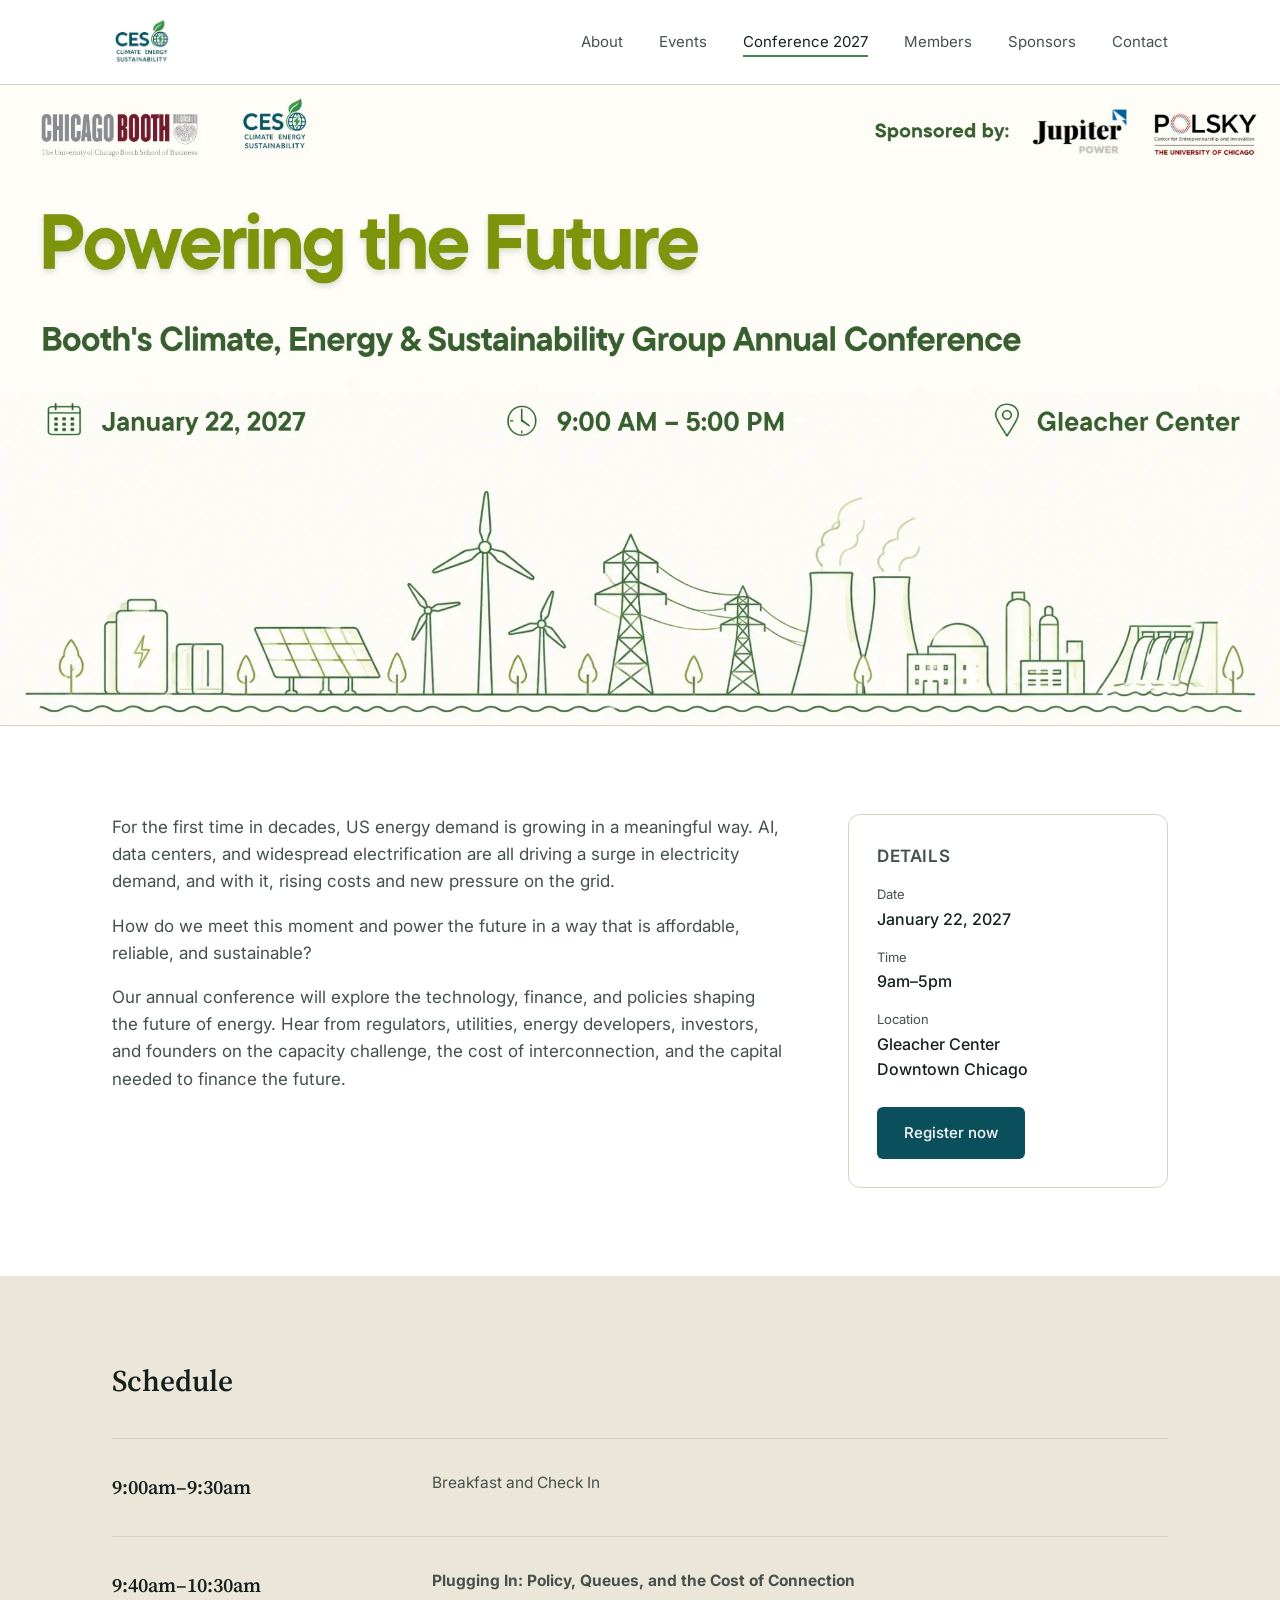
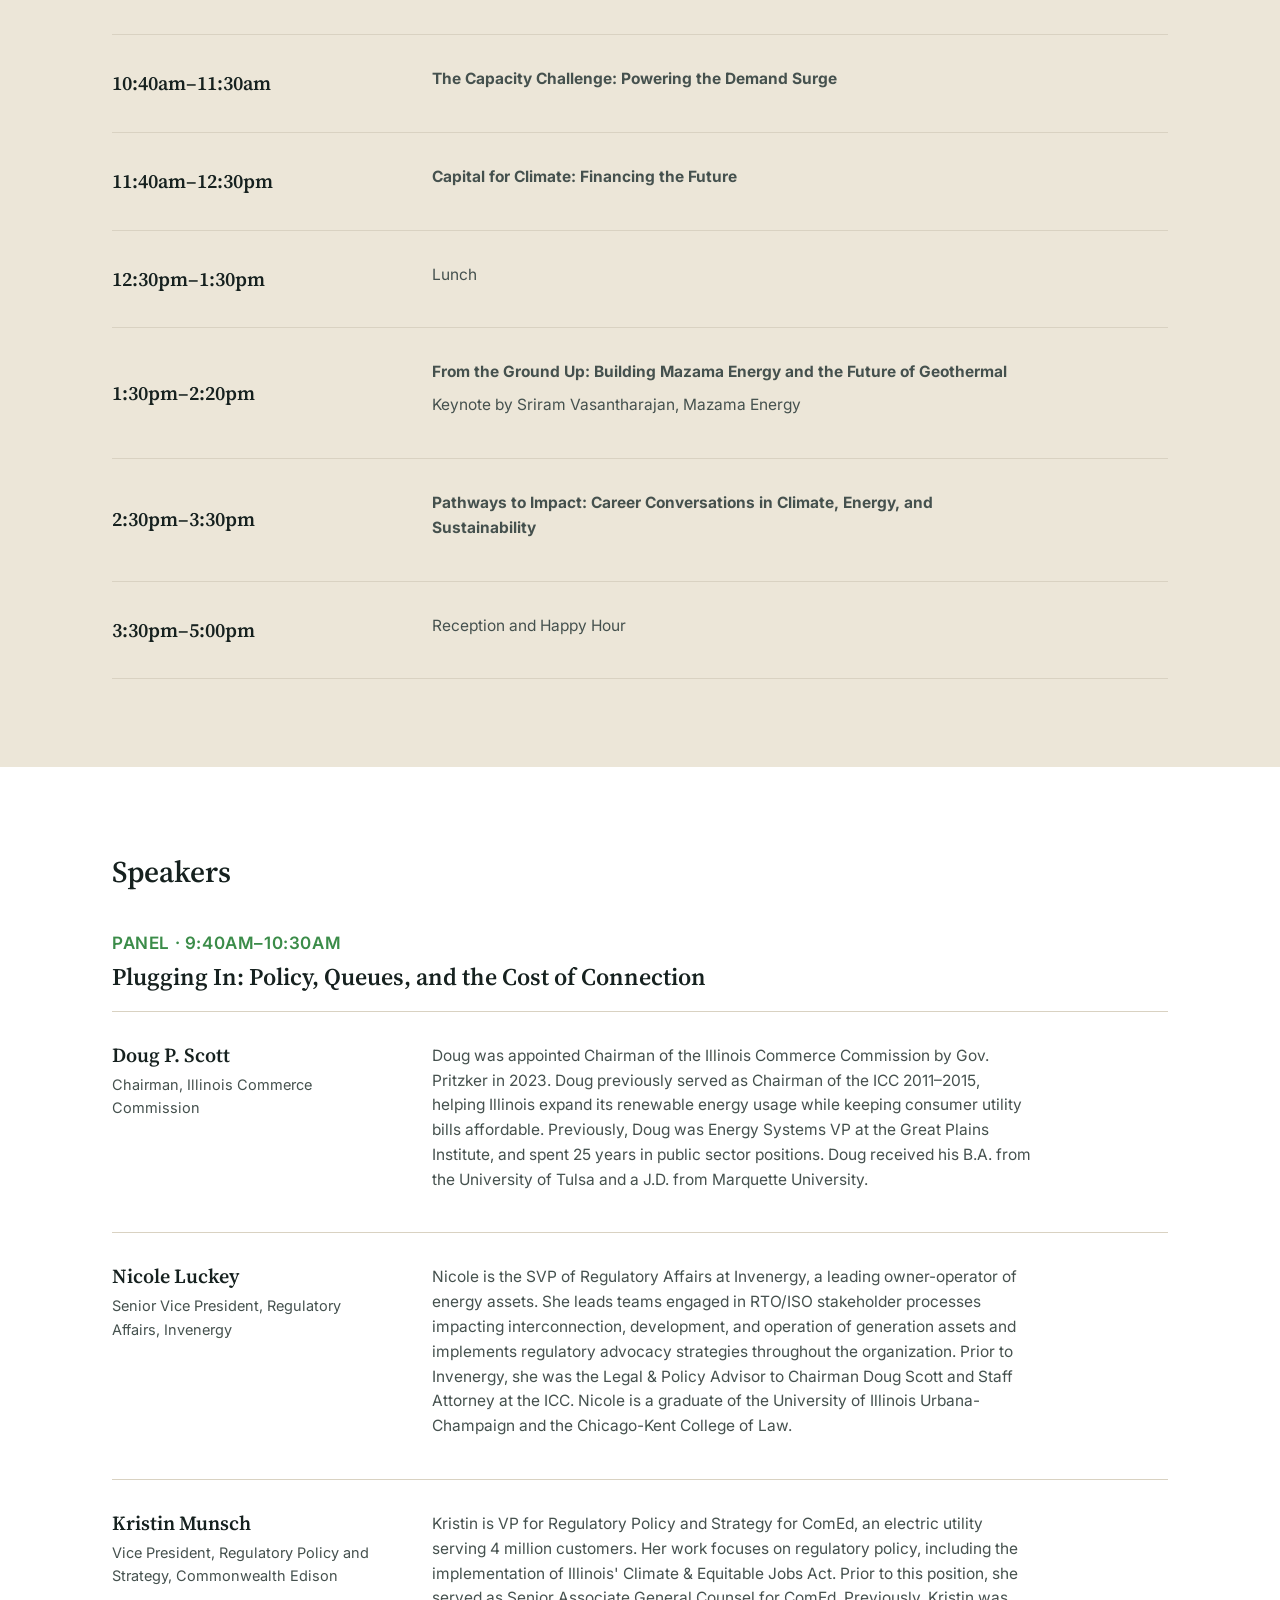
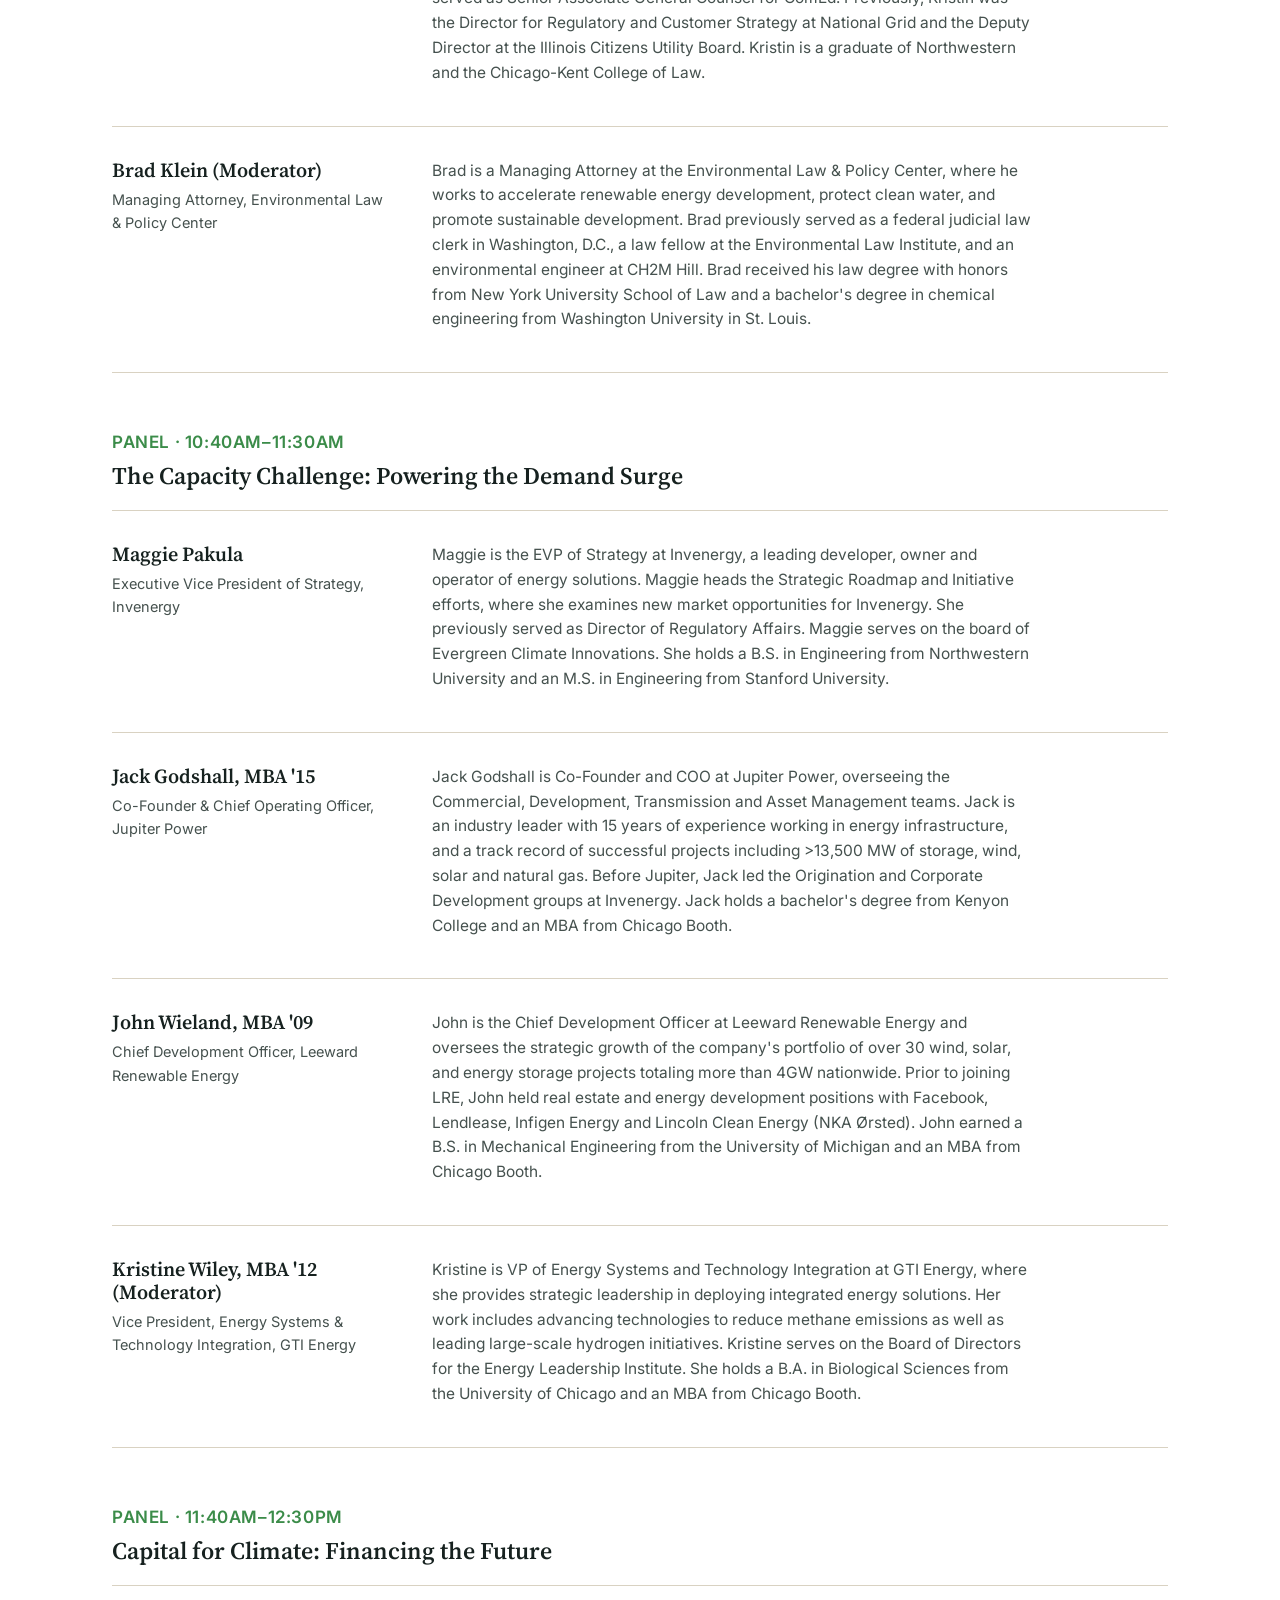
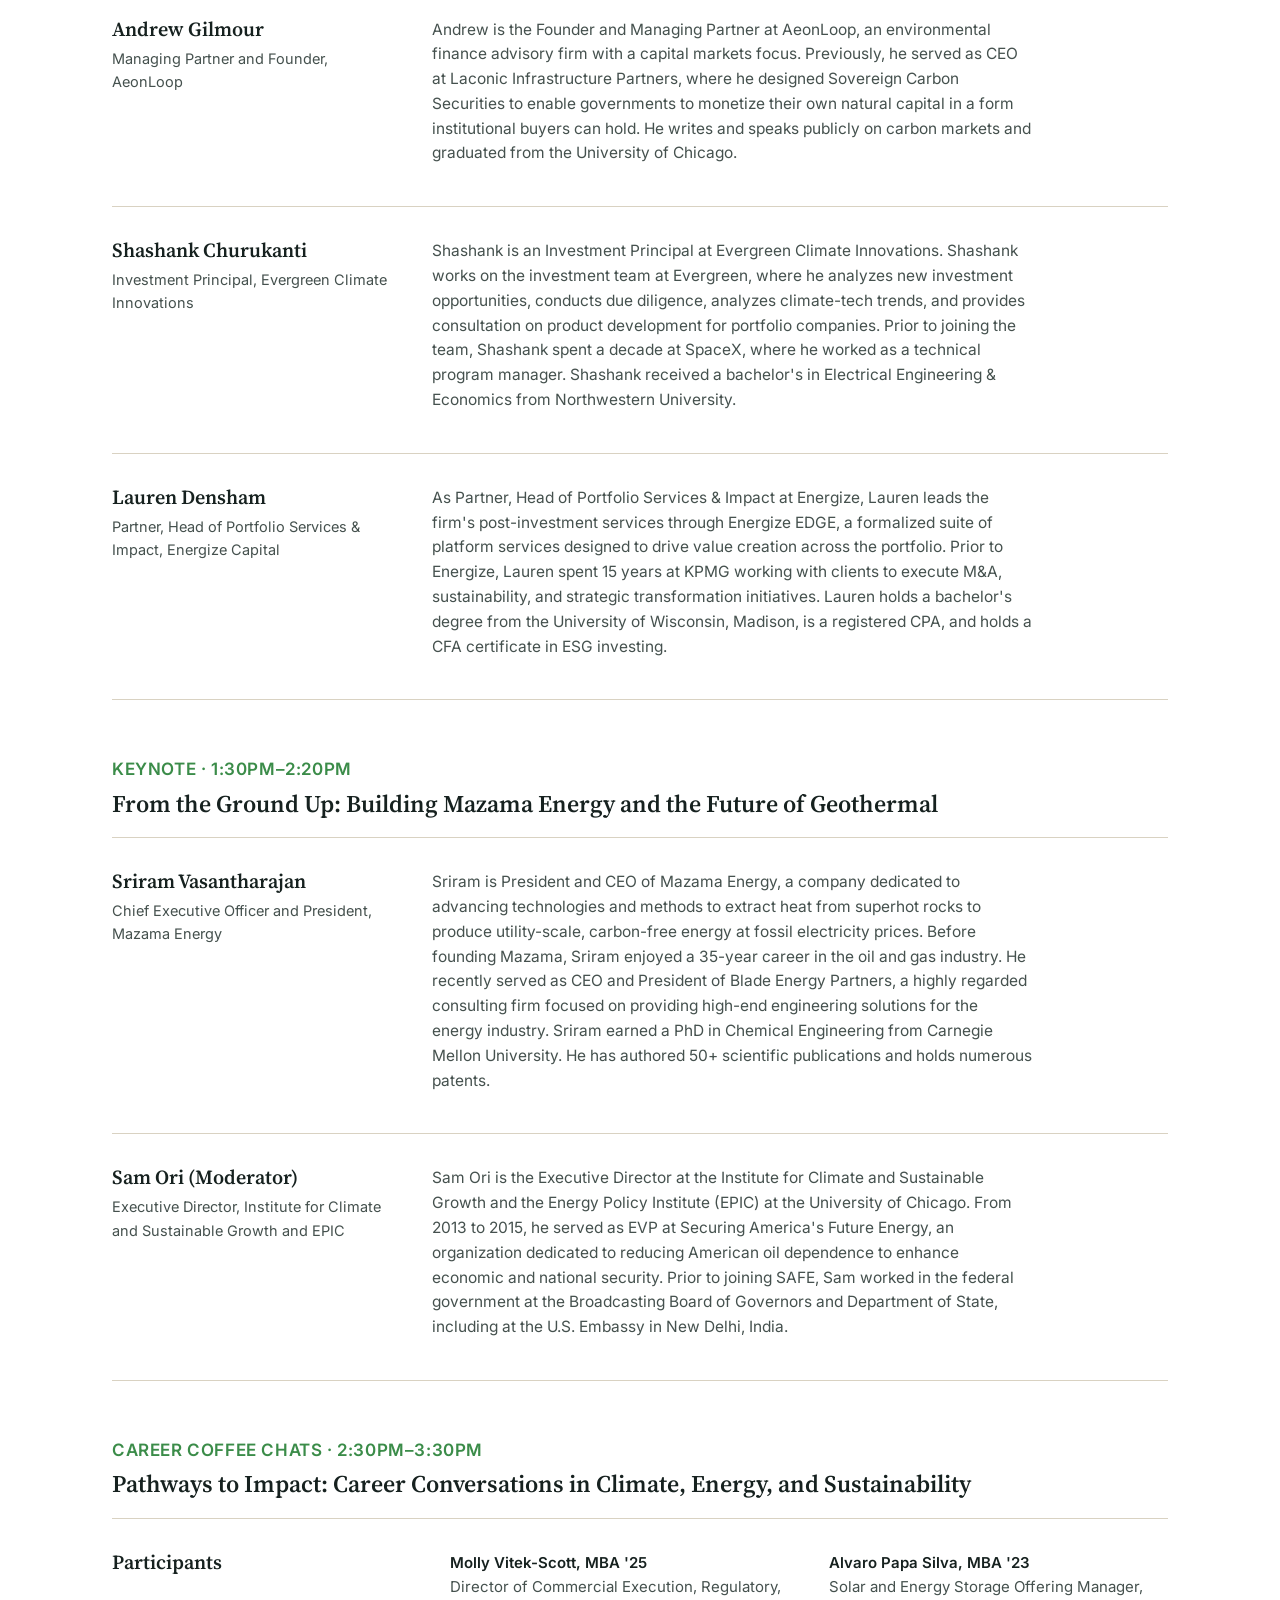
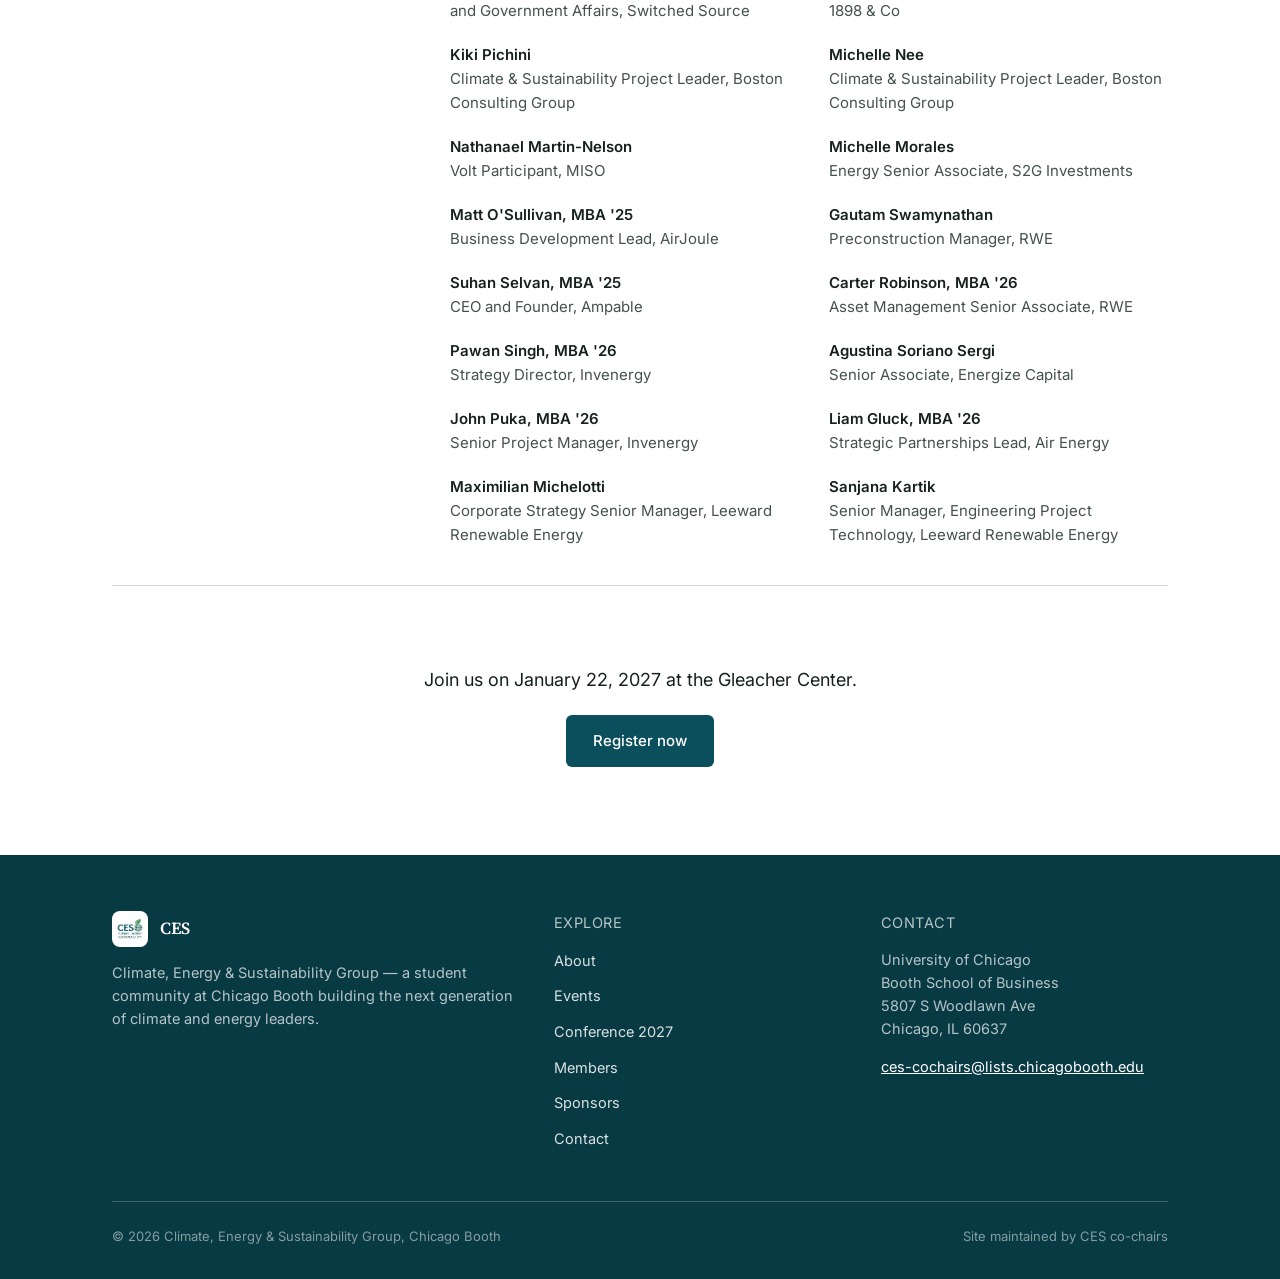
==== commit 51305b4a: "Use promo banner as Conference 2027 page header Co-Authored-By: Claude Sonnet 5.5 <noreply@anthropic" ====
--- a/conference.html
+++ b/conference.html
@@ -33,12 +33,9 @@
 
 <main>
 
-  <section class="hero-banner">
-    <img src="images/events-2.jpg" alt="Panel on stage at a CES conference">
-    <div class="container">
-      <h1>Conference 2027: Powering the Future</h1>
-      <p style="max-width:none;">January 22, 2027 &middot; 9am&ndash;5pm &middot; Gleacher Center, Downtown Chicago</p>
-    </div>
+  <section class="conf-banner">
+    <h1 class="sr-only">Conference 2027: Powering the Future</h1>
+    <img src="images/conference-banner.webp" alt="Powering the Future: Booth's Climate, Energy &amp; Sustainability Group Annual Conference. January 22, 2027, 9:00 AM to 5:00 PM, Gleacher Center. Sponsored by Jupiter Power and the Polsky Center.">
   </section>
 
   <section class="section">
--- a/css/styles.css
+++ b/css/styles.css
@@ -946,3 +946,18 @@
   .conf-intro { grid-template-columns: 1fr; gap: 32px; }
   .chat-list { grid-template-columns: 1fr; }
 }
+
+.conf-banner { background: #fdfcf7; border-bottom: 1px solid var(--line); }
+.conf-banner img { display: block; width: 100%; max-width: 1400px; height: auto; margin: 0 auto; }
+
+.sr-only {
+  position: absolute;
+  width: 1px;
+  height: 1px;
+  padding: 0;
+  margin: -1px;
+  overflow: hidden;
+  clip: rect(0, 0, 0, 0);
+  white-space: nowrap;
+  border: 0;
+}
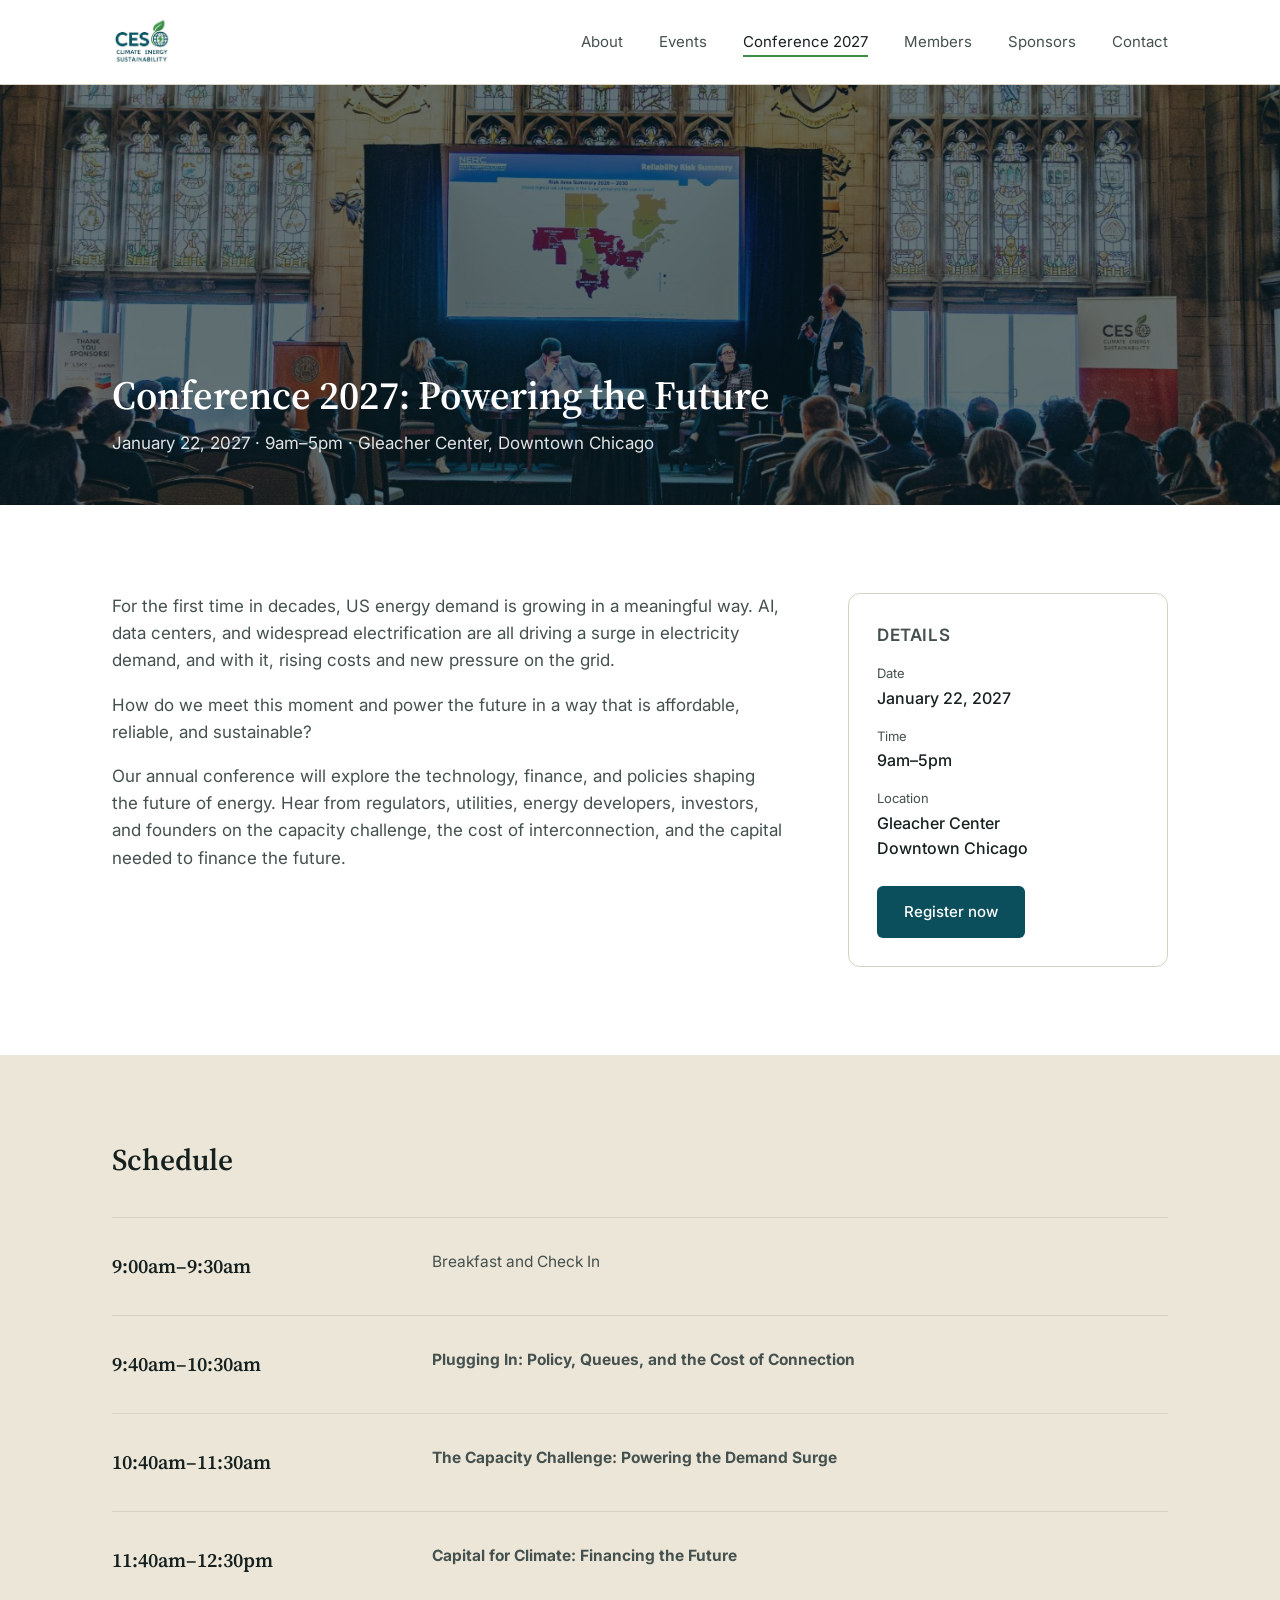
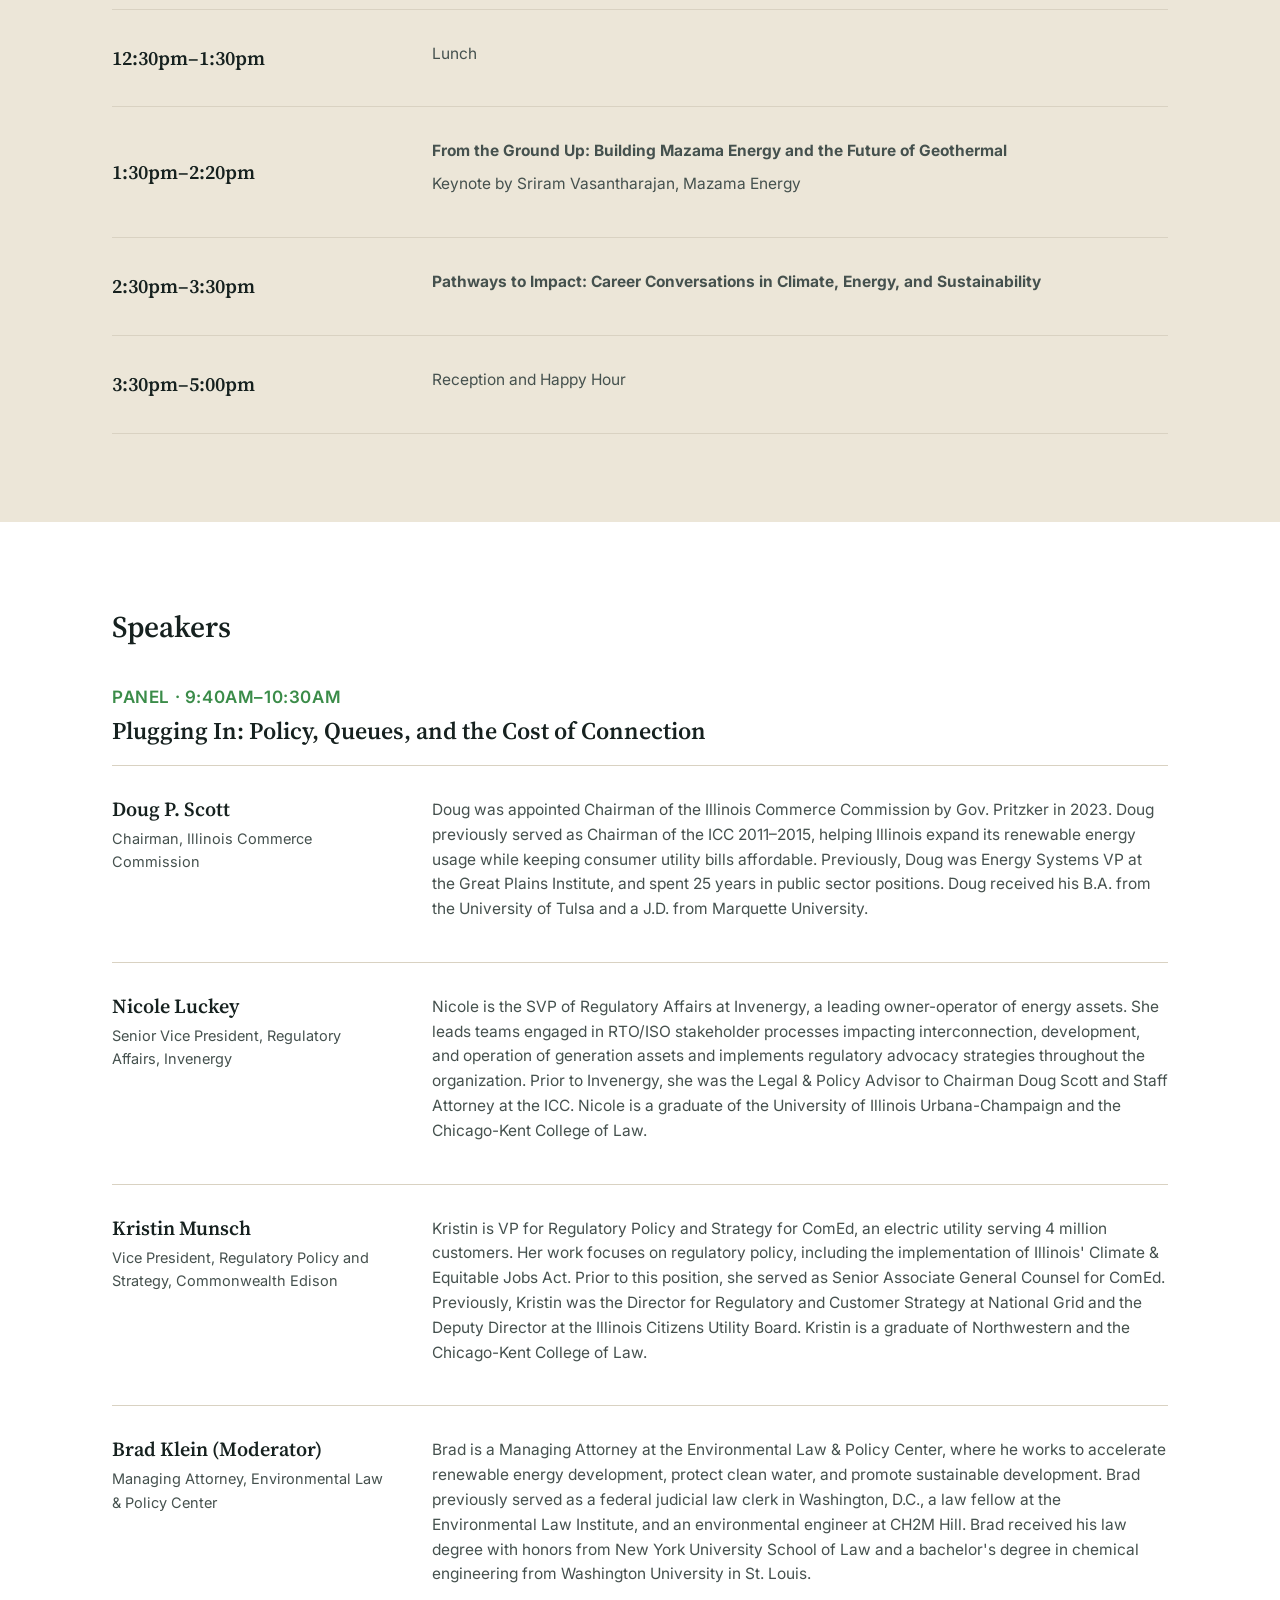
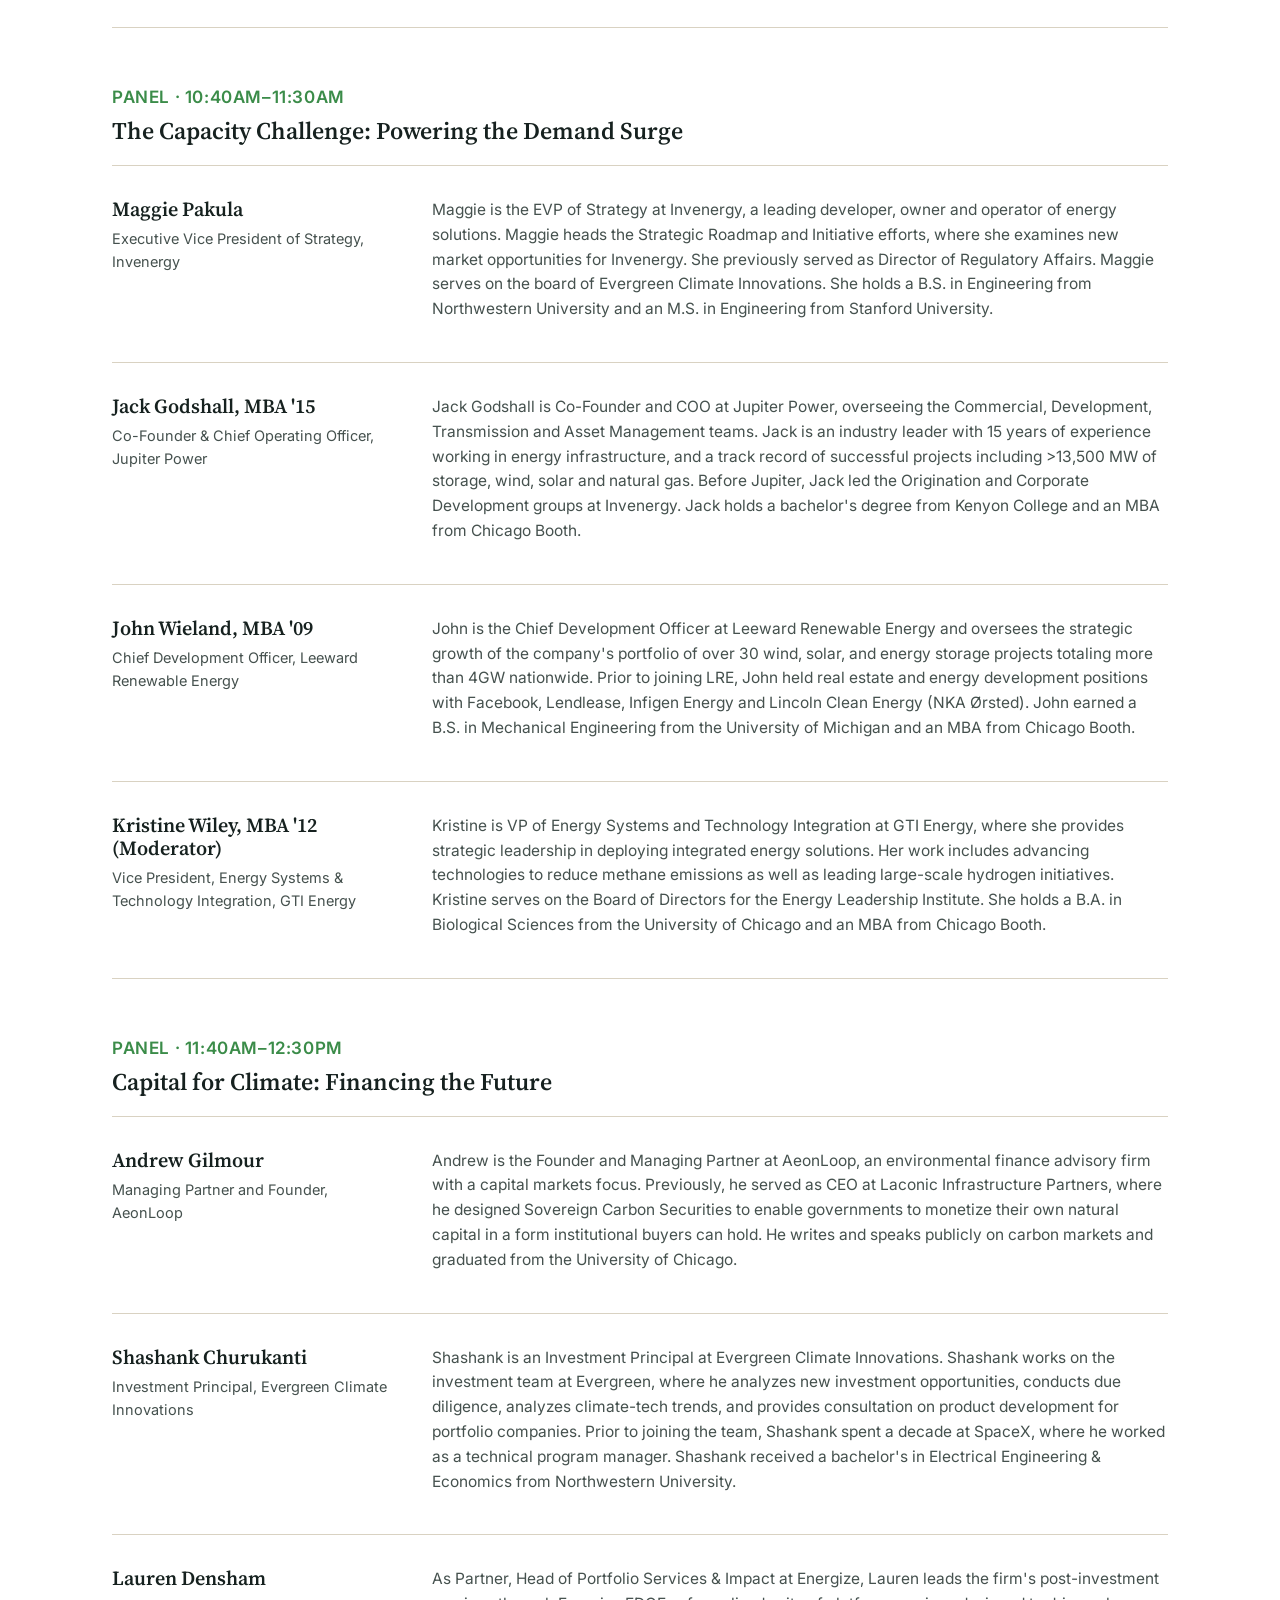
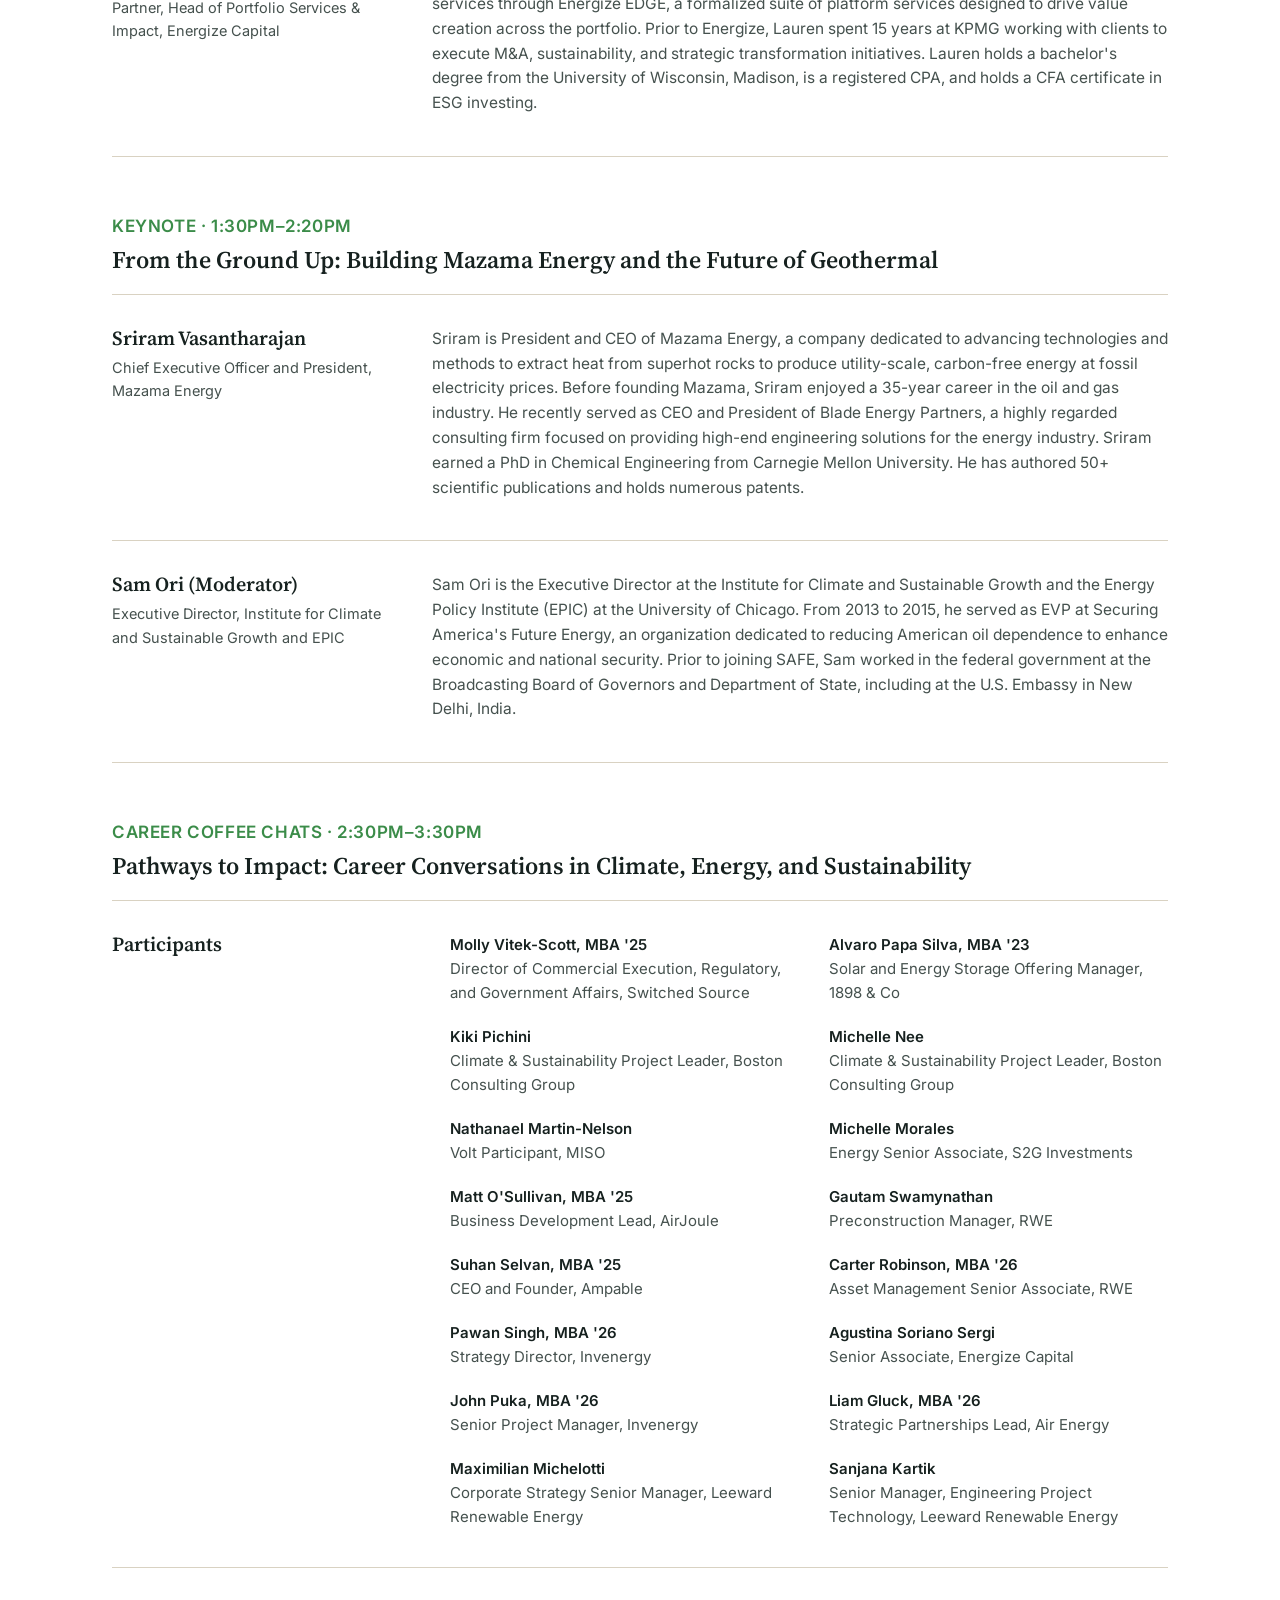
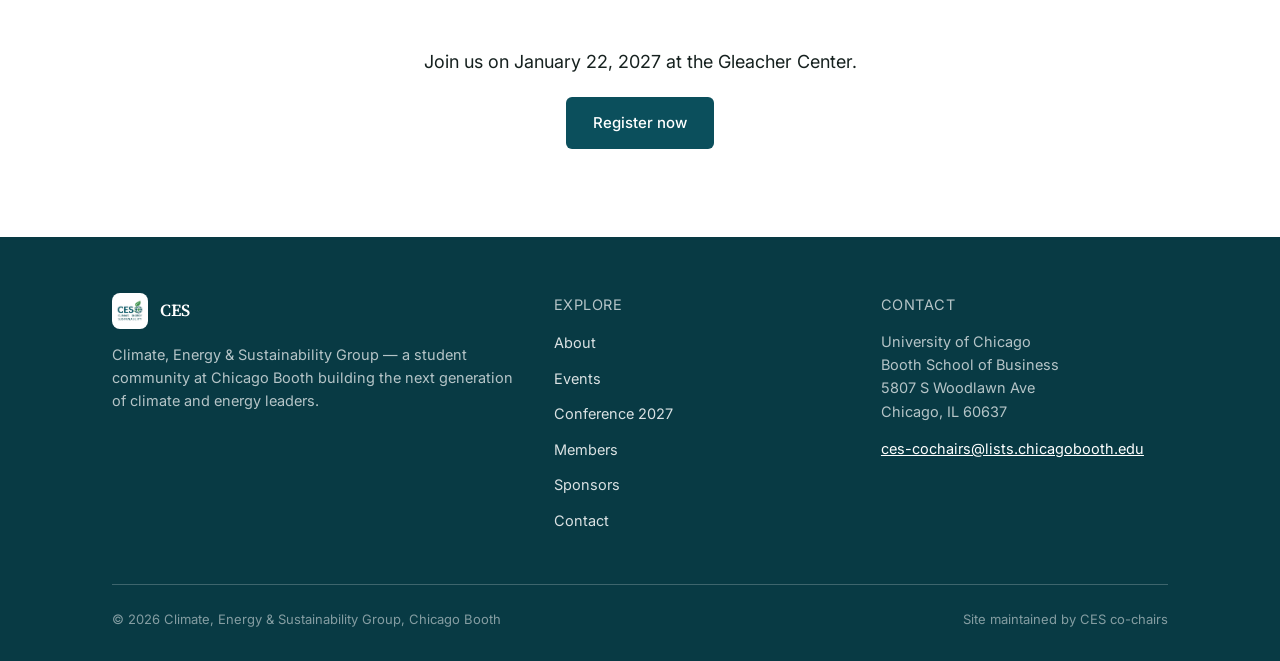
==== commit 53bea605: "Use photo hero on Conference page and widen schedule/bio text Replace the sponsor banner with a phot" ====
--- a/conference.html
+++ b/conference.html
@@ -31,11 +31,14 @@
   </div>
 </header>
 
-<main>
-
-  <section class="conf-banner">
-    <h1 class="sr-only">Conference 2027: Powering the Future</h1>
-    <img src="images/conference-banner.webp" alt="Powering the Future: Booth's Climate, Energy &amp; Sustainability Group Annual Conference. January 22, 2027, 9:00 AM to 5:00 PM, Gleacher Center. Sponsored by Jupiter Power and the Polsky Center.">
+<main class="conf-page">
+
+  <section class="hero-banner conf-hero">
+    <img src="images/conference-hero.jpg" alt="Panel on stage in front of a full audience at a CES conference in Chicago Booth's Gothic hall">
+    <div class="container">
+      <h1>Conference 2027: Powering the Future</h1>
+      <p>January 22, 2027 &middot; 9am&ndash;5pm &middot; Gleacher Center, Downtown Chicago</p>
+    </div>
   </section>
 
   <section class="section">
--- a/css/styles.css
+++ b/css/styles.css
@@ -947,17 +947,10 @@
   .chat-list { grid-template-columns: 1fr; }
 }
 
-.conf-banner { background: #fdfcf7; border-bottom: 1px solid var(--line); }
-.conf-banner img { display: block; width: 100%; max-width: 1400px; height: auto; margin: 0 auto; }
-
-.sr-only {
-  position: absolute;
-  width: 1px;
-  height: 1px;
-  padding: 0;
-  margin: -1px;
-  overflow: hidden;
-  clip: rect(0, 0, 0, 0);
-  white-space: nowrap;
-  border: 0;
-}
+/* Let conference text run the full width of its column */
+.conf-page .item-body p,
+.conf-page .conf-intro p { max-width: none; }
+
+.conf-hero > img { object-position: center 55%; }
+
+.nav-links a { white-space: nowrap; }
